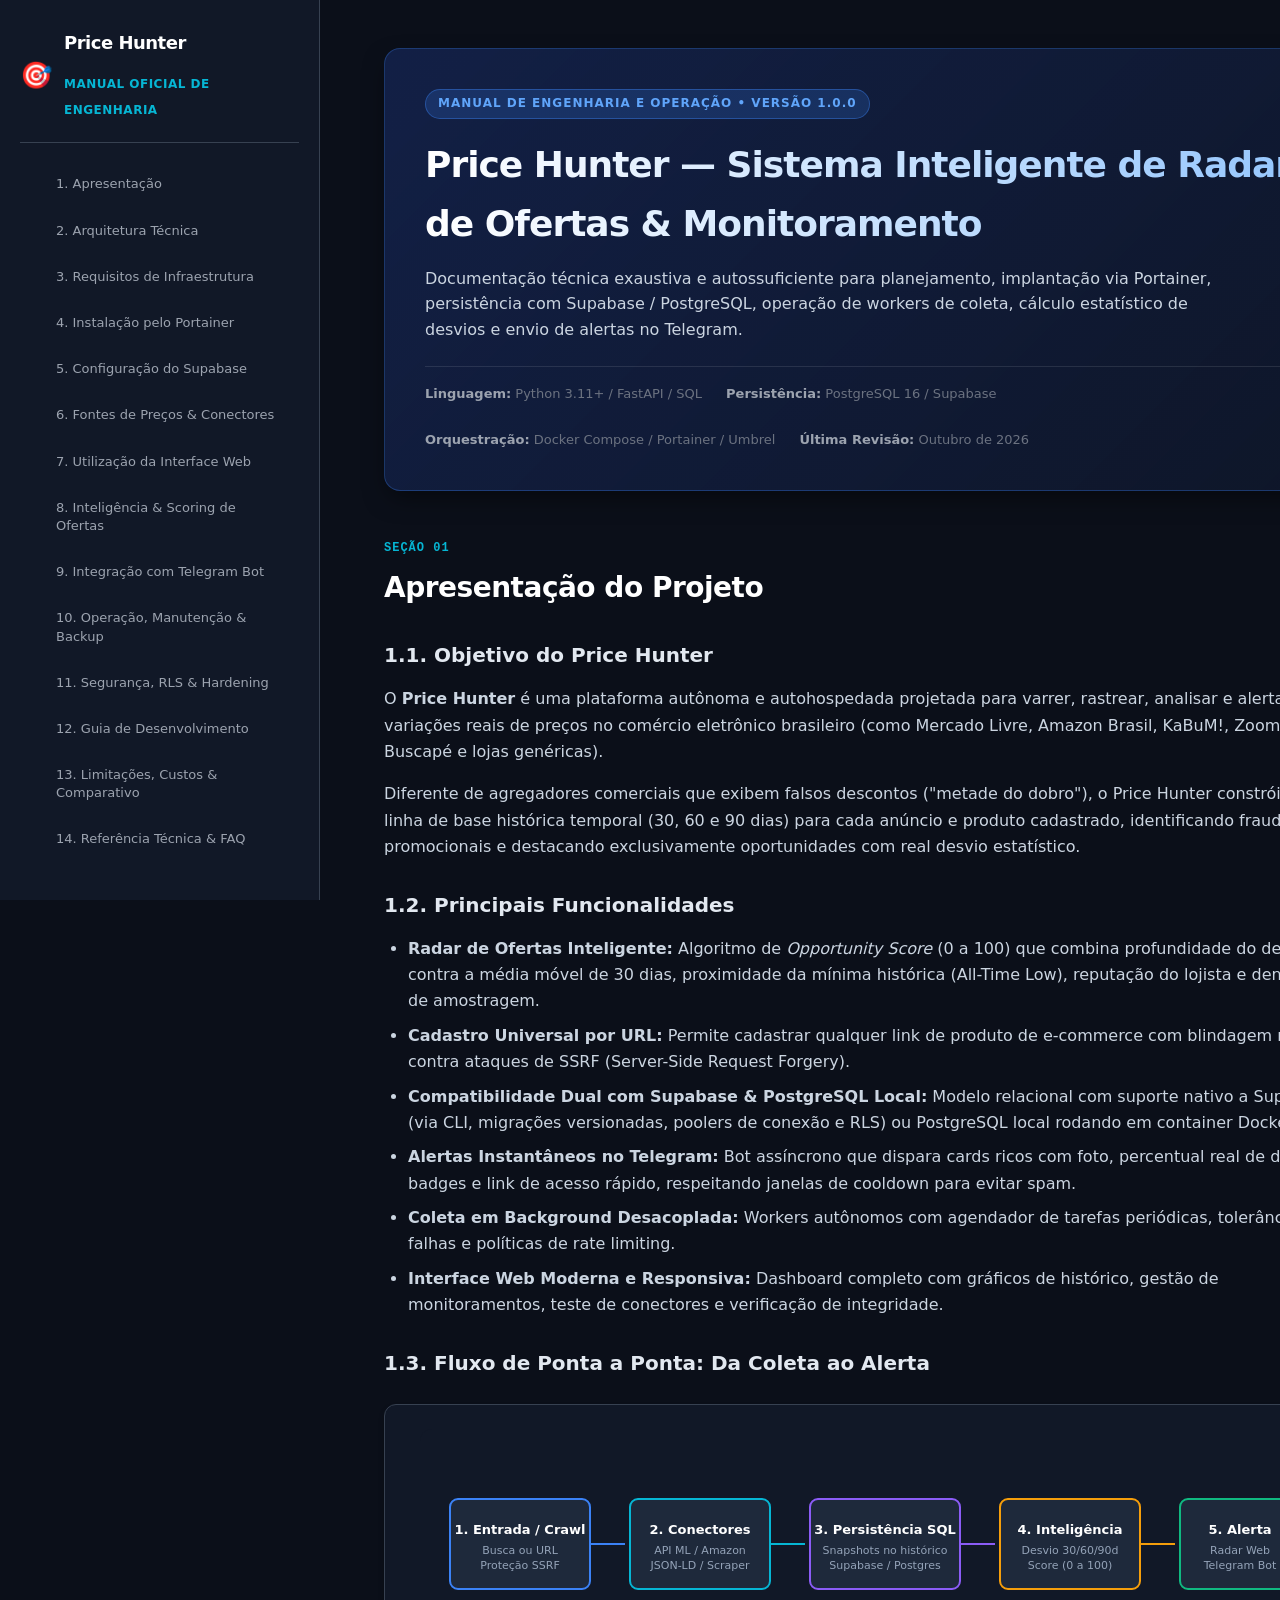
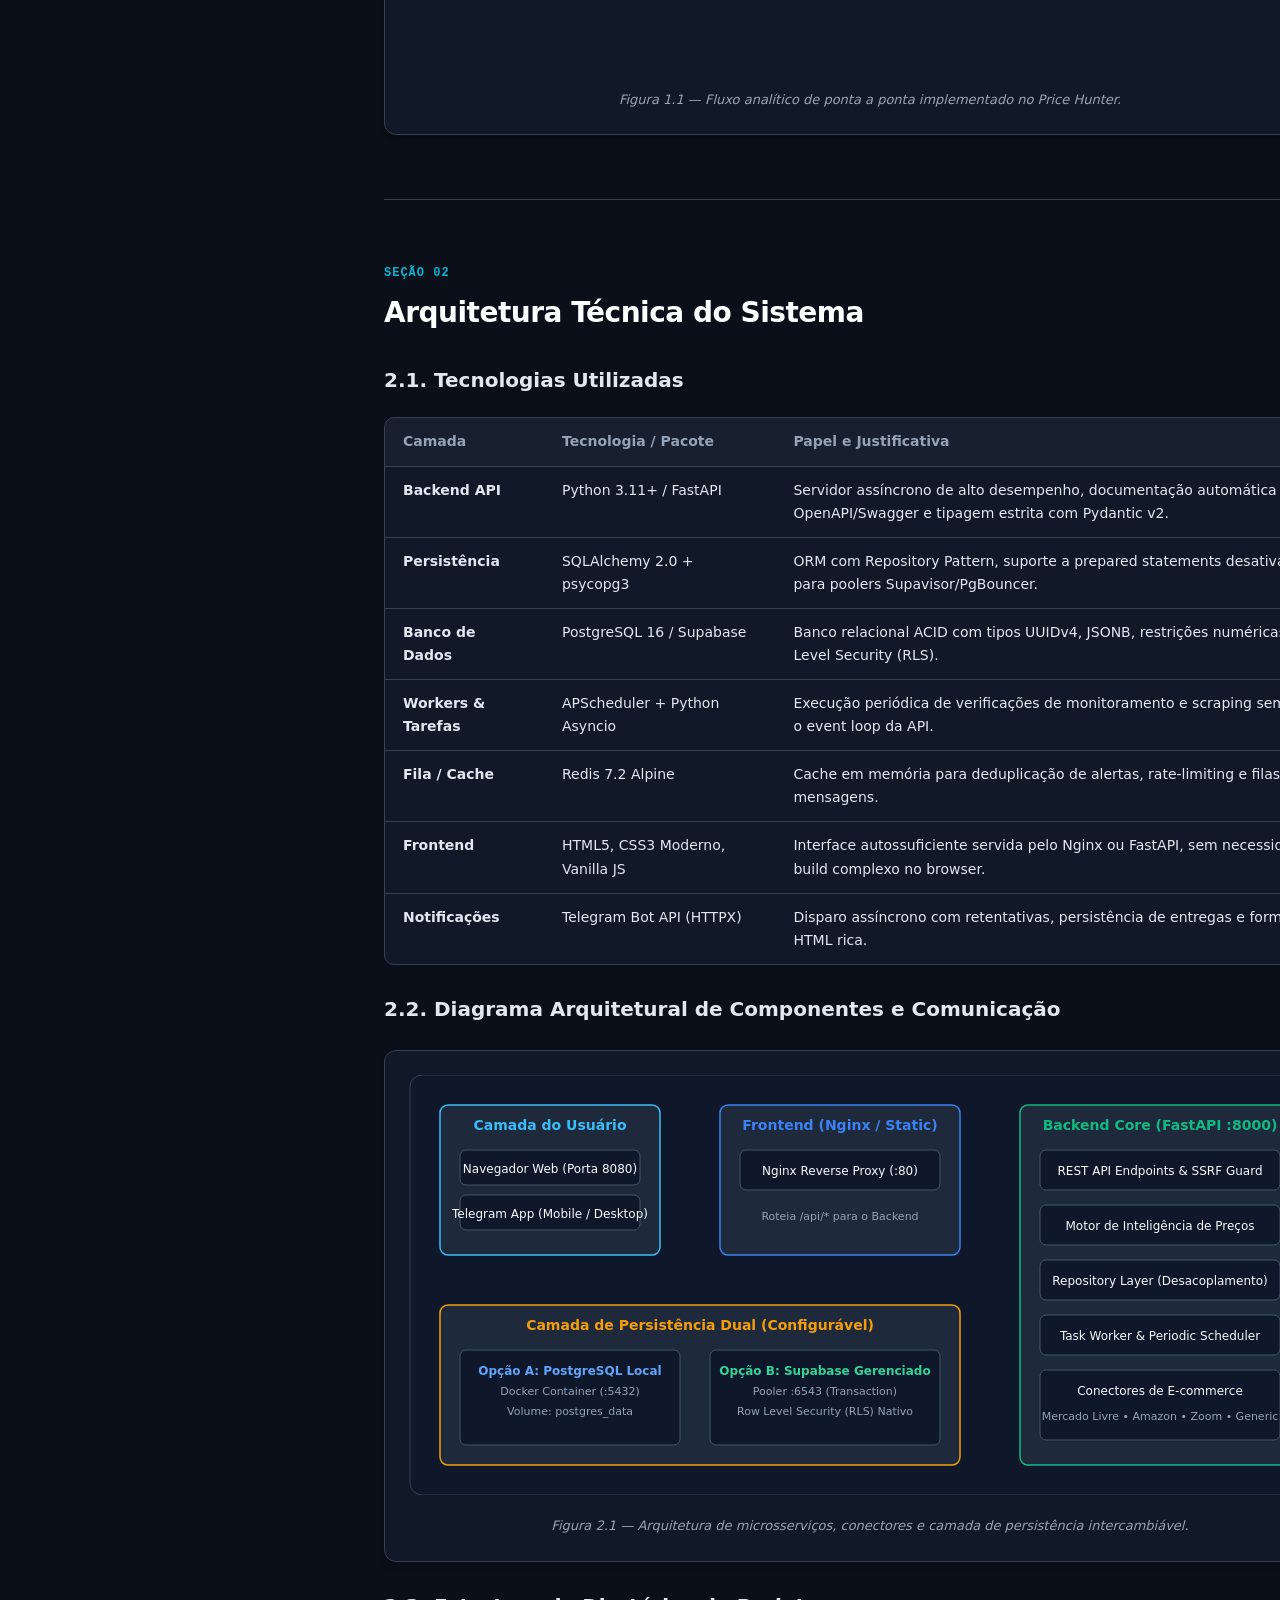
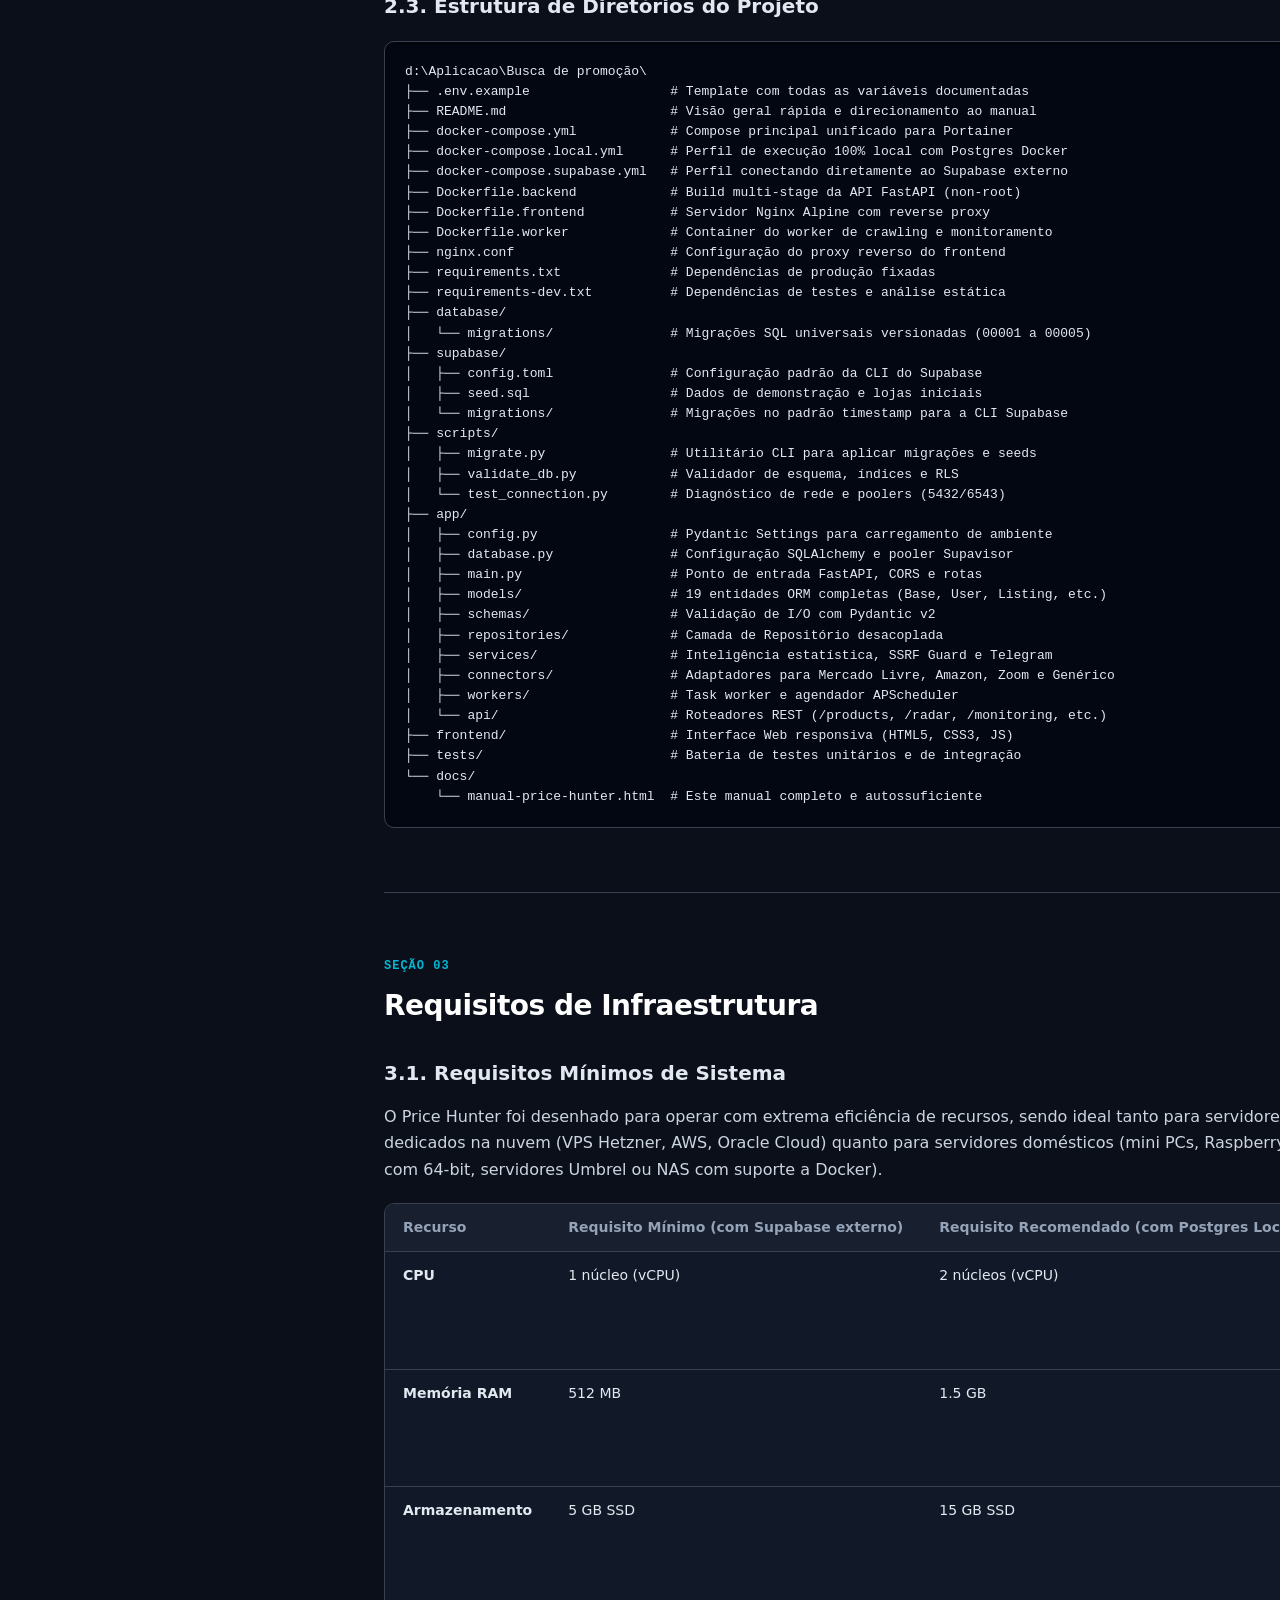
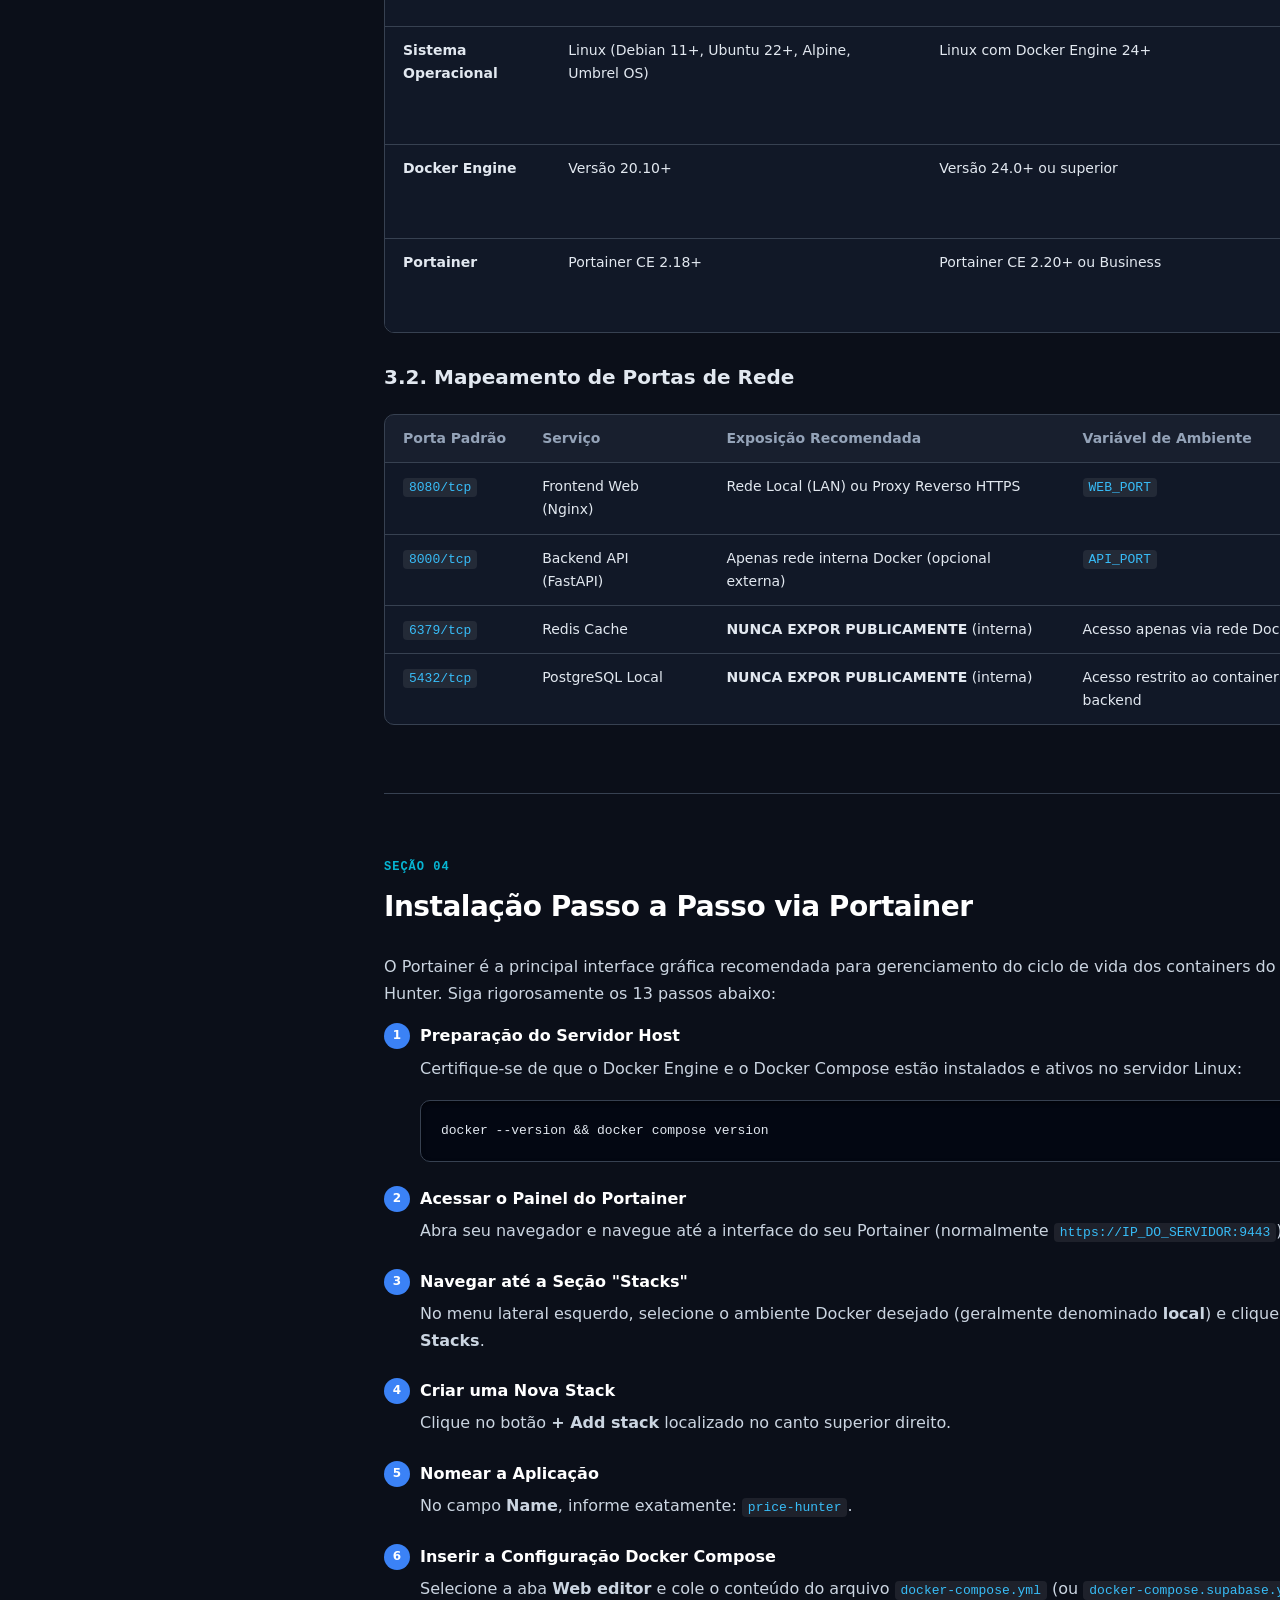
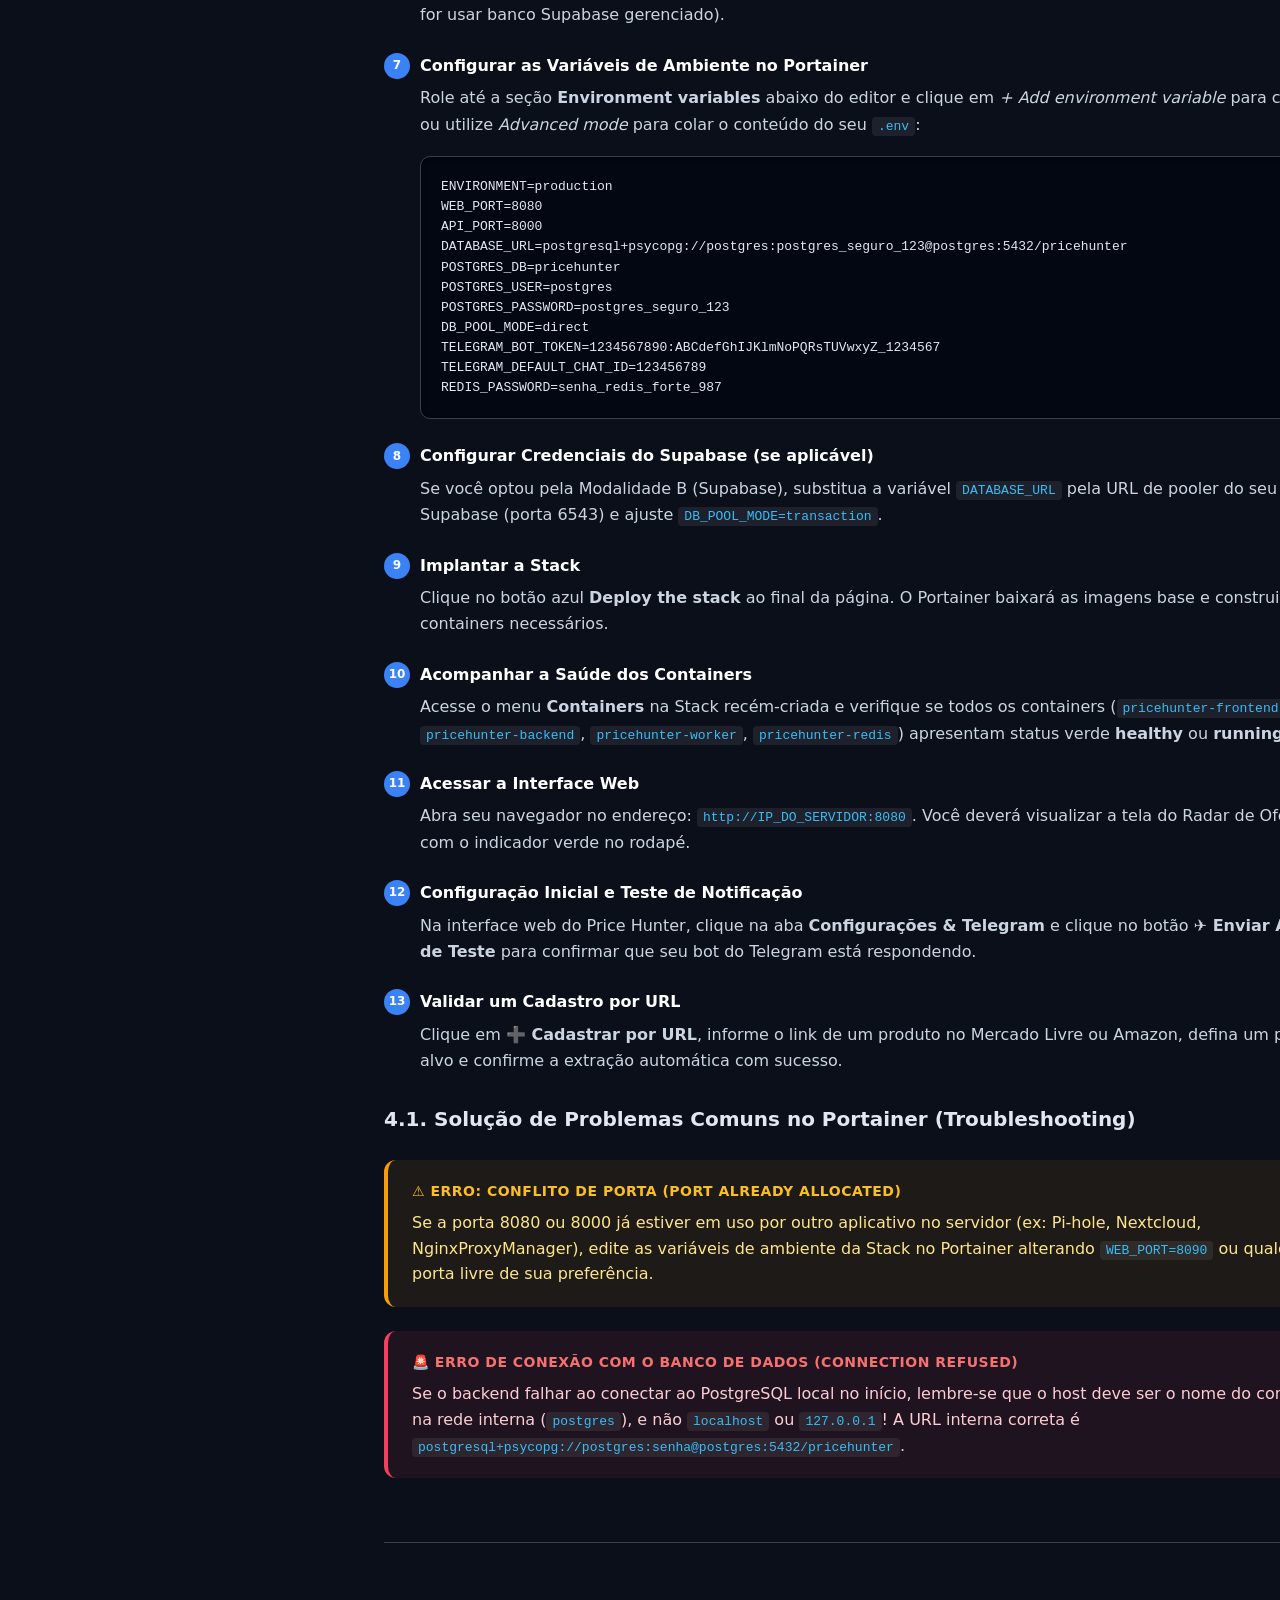
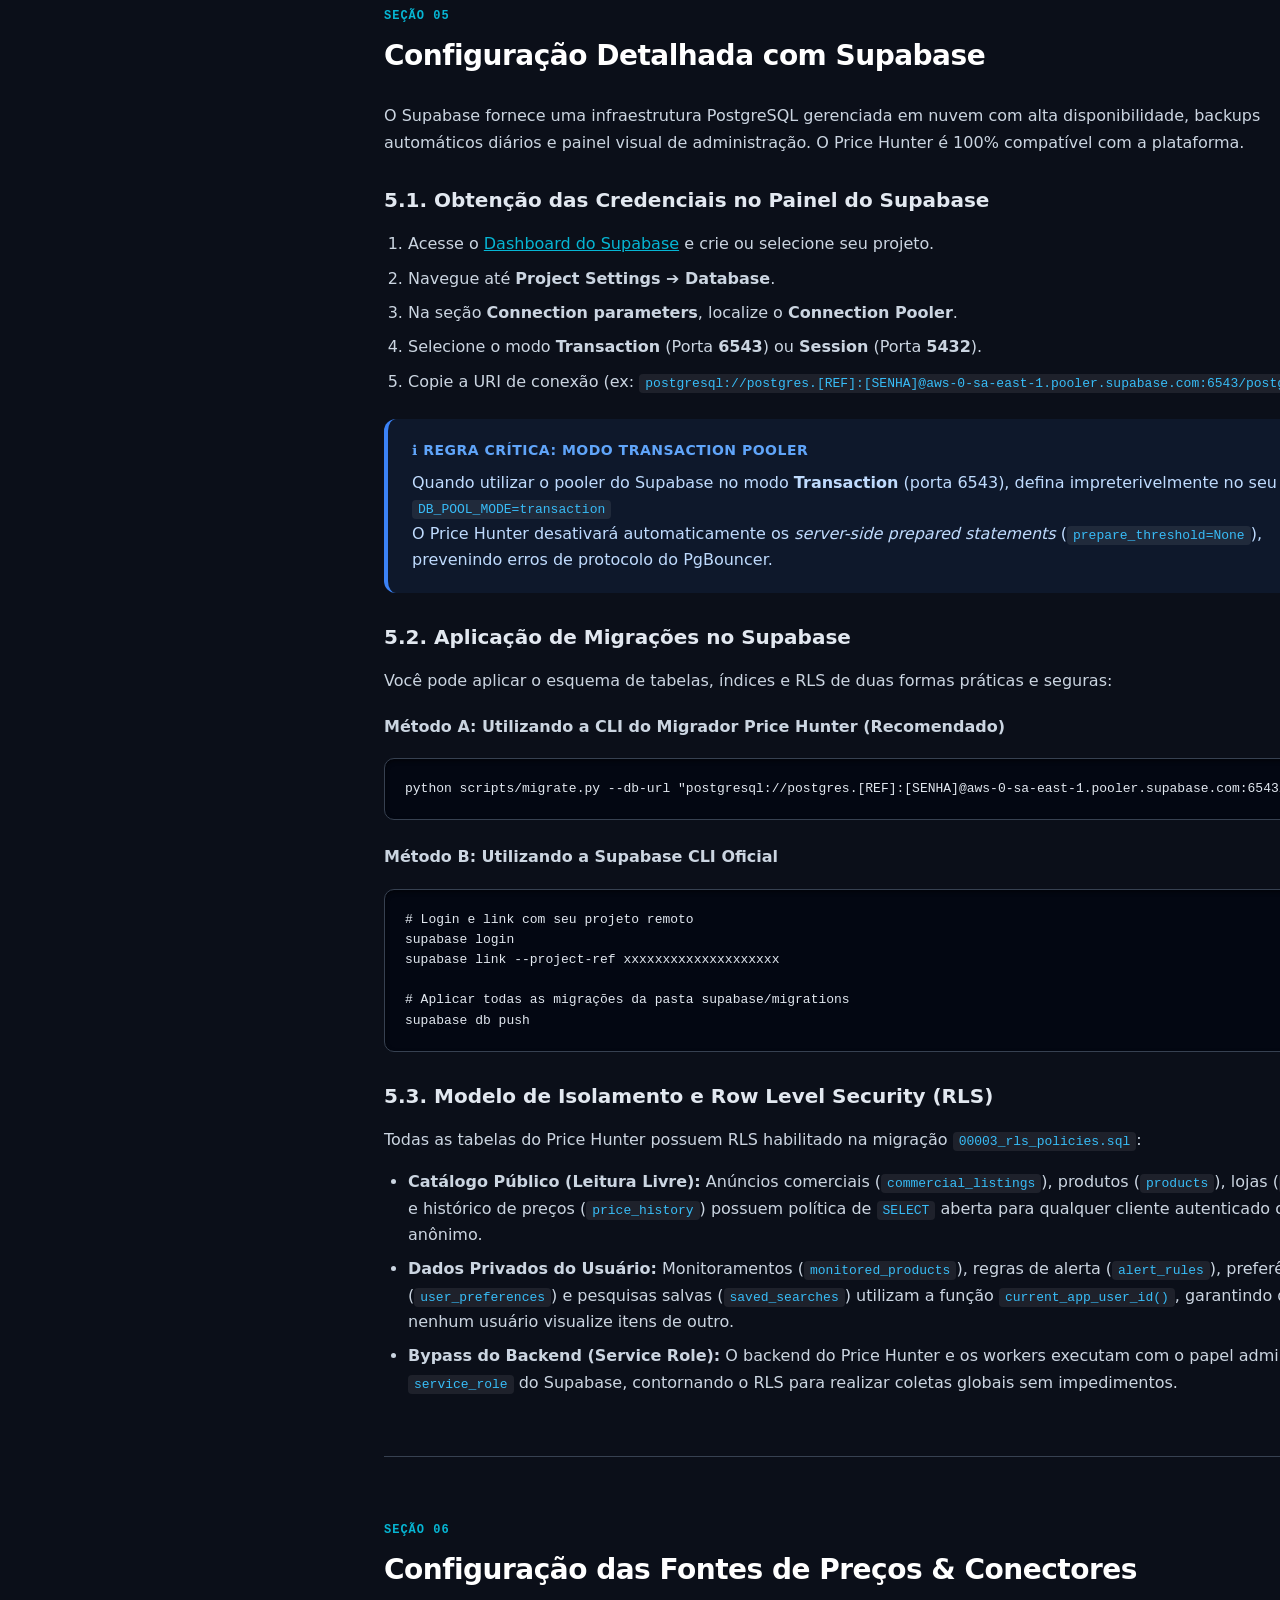
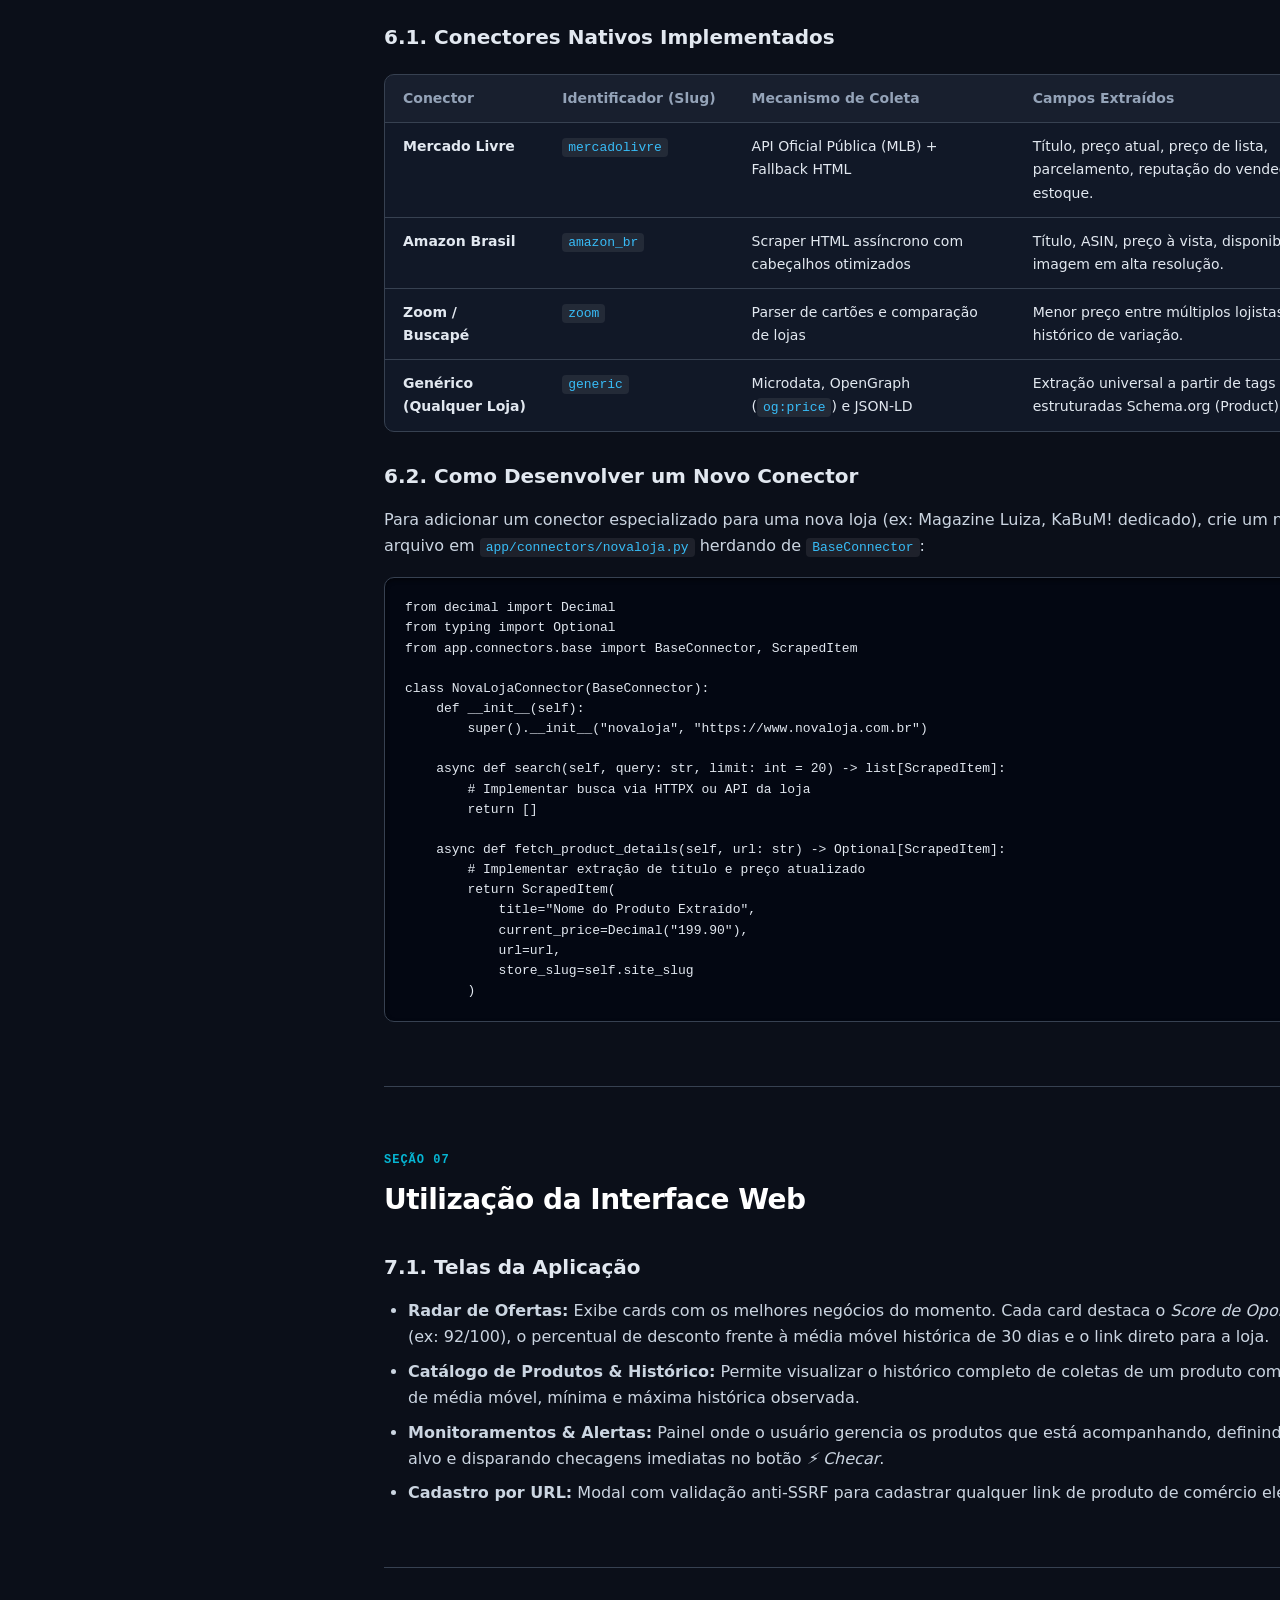
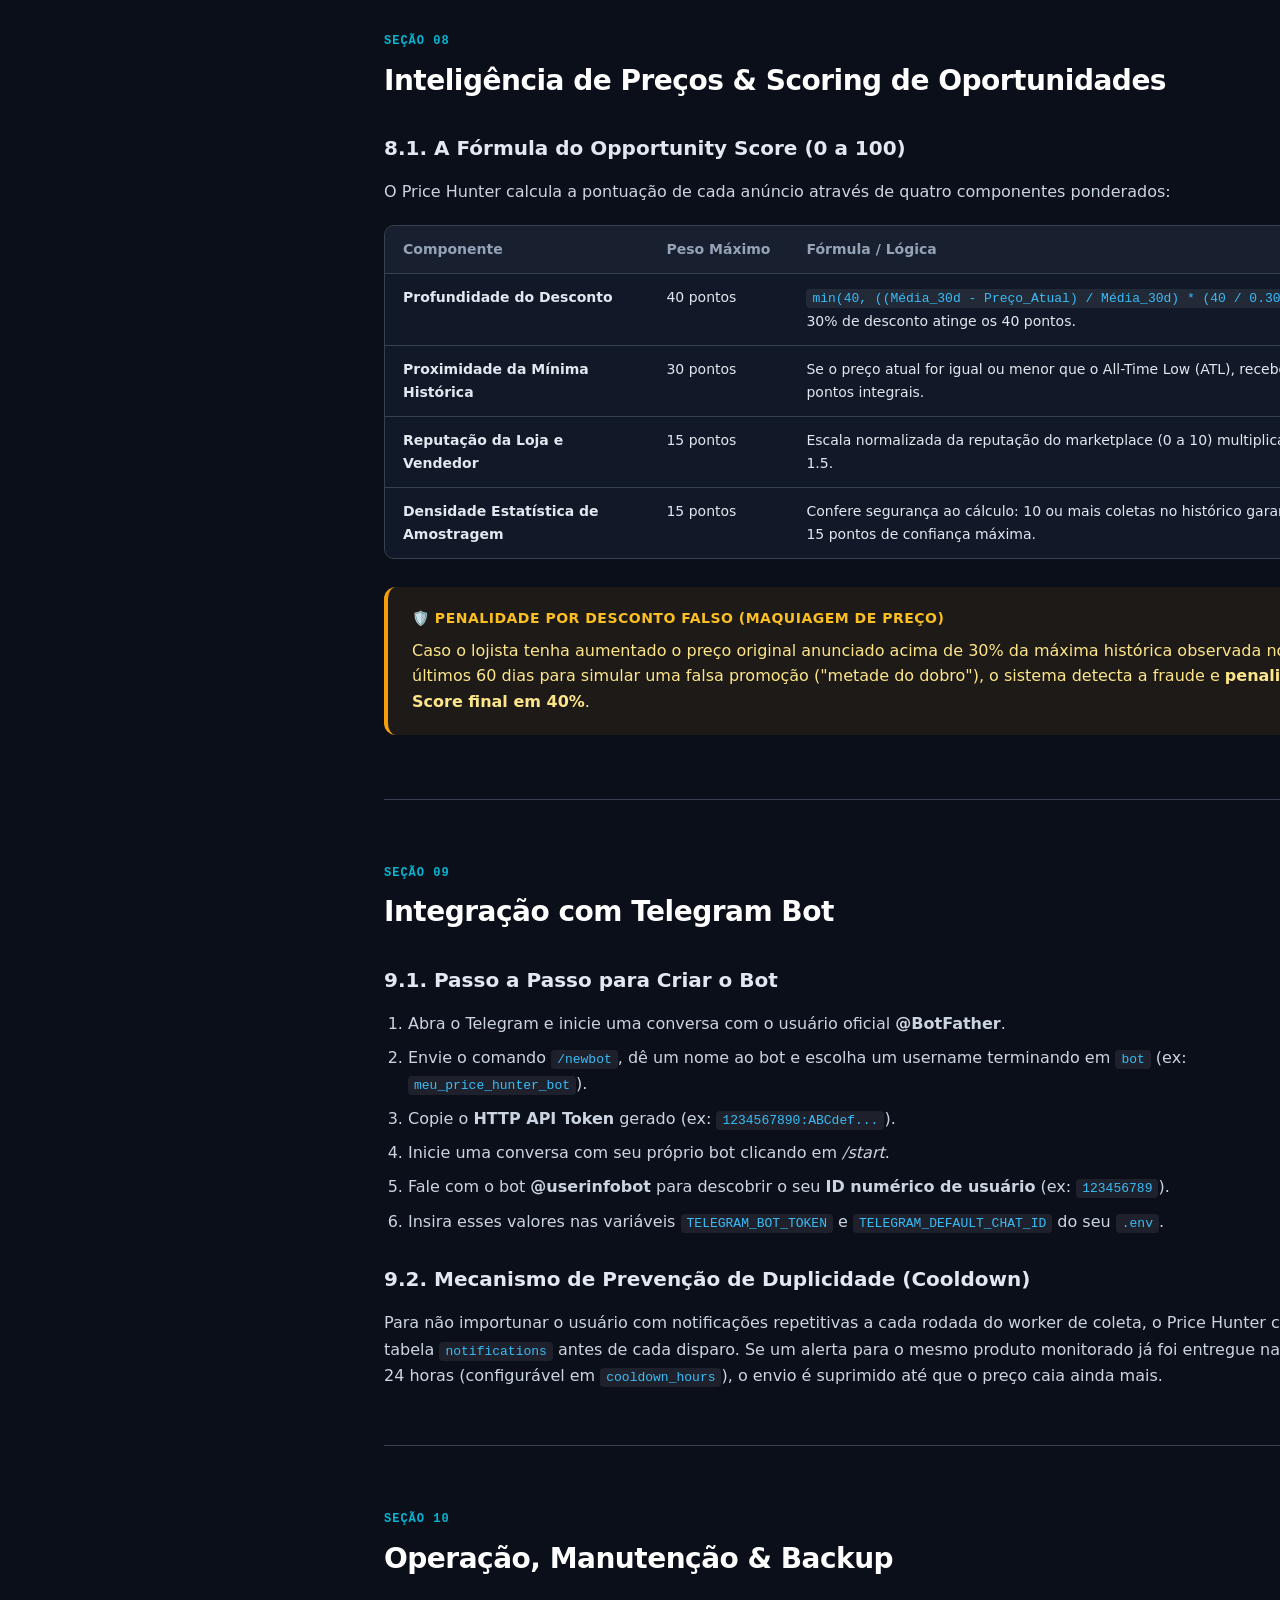
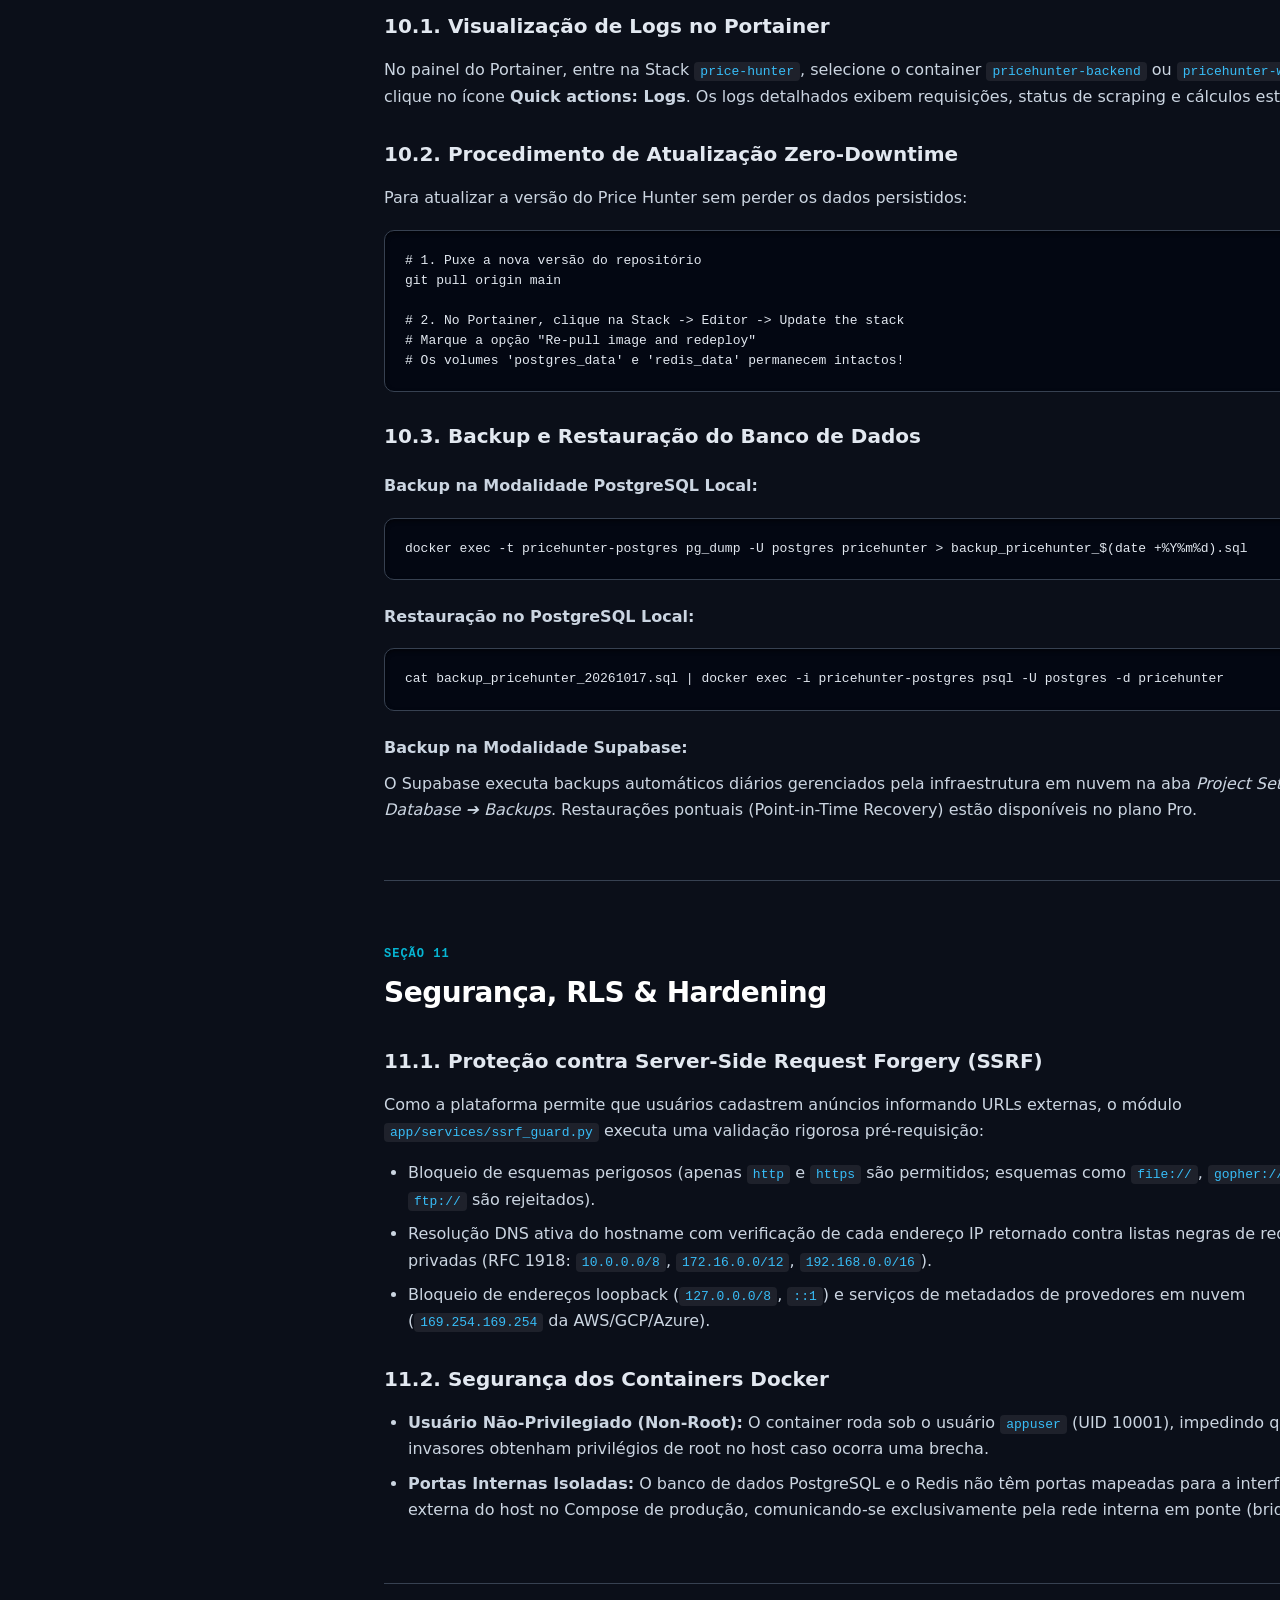
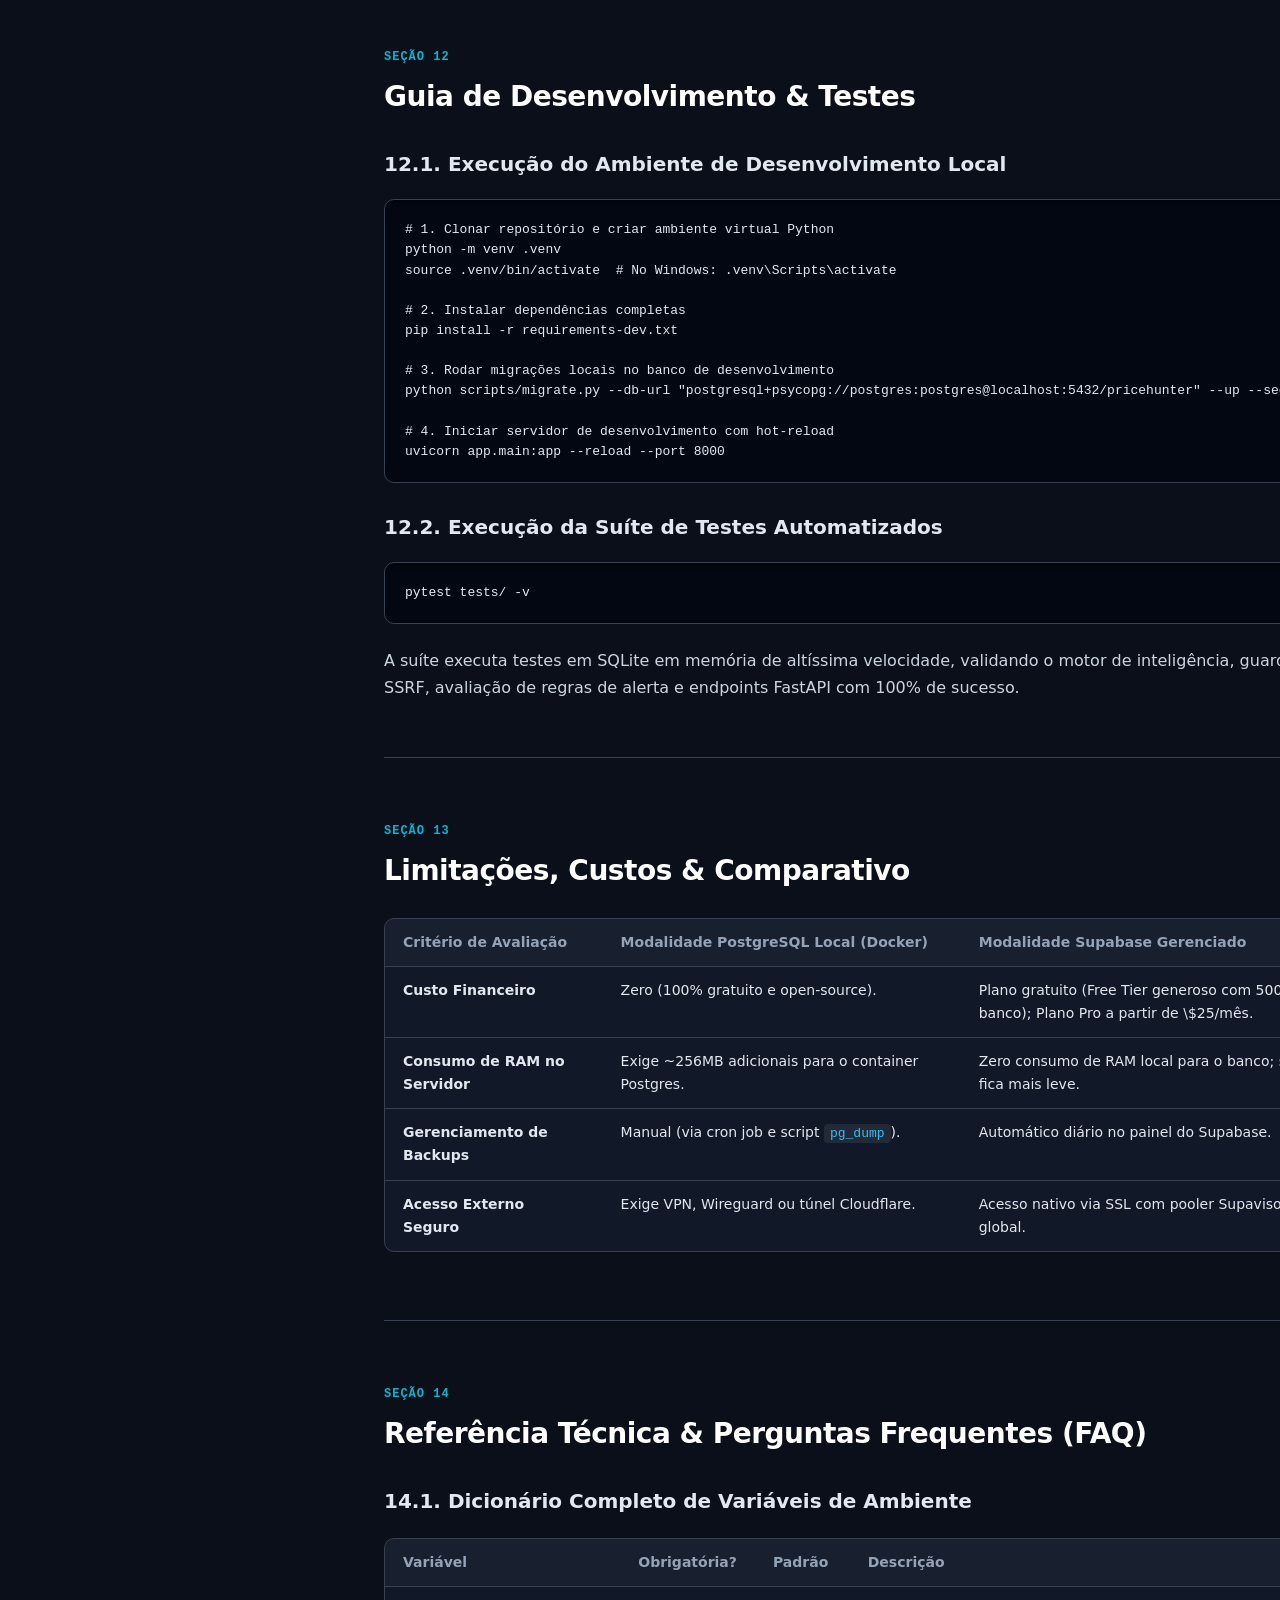
==== docs/manual-price-hunter.html @ 28be30bb "feat: complete Price Hunter system with Supabase persistence, Portainer deployment and comprehensive" ====
<!DOCTYPE html>
<html lang="pt-BR">
<head>
    <meta charset="UTF-8">
    <meta name="viewport" content="width=device-width, initial-scale=1.0">
    <title>Manual Completo de Instalação, Operação e Desenvolvimento — Price Hunter</title>
    <style>
        /* ==========================================================================
           Price Hunter - Embedded Technical Manual Styles
           Self-contained, responsive, dark/light compatible, print-optimized
           ========================================================================== */
        :root {
            --bg-body: #0b0f19;
            --bg-surface: #111827;
            --bg-card: #1f2937;
            --bg-code: #030712;
            --border-color: #374151;
            --border-accent: #3b82f6;
            --text-main: #f9fafb;
            --text-secondary: #9ca3af;
            --text-muted: #6b7280;
            --accent-blue: #3b82f6;
            --accent-cyan: #06b6d4;
            --accent-emerald: #10b981;
            --accent-amber: #f59e0b;
            --accent-rose: #f43f5e;
            --accent-purple: #8b5cf6;
            --font-sans: system-ui, -apple-system, BlinkMacSystemFont, 'Segoe UI', Roboto, Oxygen, Ubuntu, Cantarell, sans-serif;
            --font-mono: ui-monospace, SFMono-Regular, Menlo, Monaco, Consolas, 'Liberation Mono', 'Courier New', monospace;
            --sidebar-width: 320px;
        }

        * {
            margin: 0;
            padding: 0;
            box-sizing: border-box;
        }

        html {
            scroll-behavior: smooth;
            font-size: 16px;
        }

        body {
            font-family: var(--font-sans);
            background-color: var(--bg-body);
            color: var(--text-main);
            line-height: 1.65;
            display: flex;
            min-height: 100vh;
        }

        /* Sidebar Navigation */
        .manual-sidebar {
            width: var(--sidebar-width);
            background-color: var(--bg-surface);
            border-right: 1px solid var(--border-color);
            position: fixed;
            top: 0;
            bottom: 0;
            left: 0;
            overflow-y: auto;
            padding: 28px 20px;
            display: flex;
            flex-direction: column;
            z-index: 100;
        }

        .sidebar-header {
            margin-bottom: 24px;
            padding-bottom: 20px;
            border-bottom: 1px solid var(--border-color);
        }

        .sidebar-brand {
            display: flex;
            align-items: center;
            gap: 12px;
        }

        .sidebar-logo {
            font-size: 26px;
        }

        .sidebar-title h2 {
            font-size: 18px;
            font-weight: 800;
            letter-spacing: -0.5px;
            color: #ffffff;
        }

        .sidebar-subtitle {
            font-size: 12px;
            color: var(--accent-cyan);
            font-weight: 600;
            text-transform: uppercase;
            letter-spacing: 0.5px;
        }

        .toc-list {
            list-style: none;
            display: flex;
            flex-direction: column;
            gap: 4px;
        }

        .toc-item a {
            display: block;
            padding: 8px 12px;
            color: var(--text-secondary);
            text-decoration: none;
            font-size: 13px;
            border-radius: 6px;
            transition: all 0.2s ease;
            line-height: 1.4;
        }

        .toc-item a:hover {
            background-color: rgba(59, 130, 246, 0.12);
            color: var(--text-main);
            padding-left: 16px;
        }

        .toc-item a.active {
            background-color: var(--accent-blue);
            color: #ffffff;
            font-weight: 600;
        }

        /* Main Content */
        .manual-container {
            margin-left: var(--sidebar-width);
            flex: 1;
            max-width: 1100px;
            padding: 48px 64px;
        }

        .hero-banner {
            background: linear-gradient(135deg, rgba(30, 58, 138, 0.4) 0%, rgba(15, 23, 42, 0.9) 100%);
            border: 1px solid rgba(59, 130, 246, 0.3);
            border-radius: 16px;
            padding: 40px;
            margin-bottom: 48px;
            box-shadow: 0 10px 25px -5px rgba(0, 0, 0, 0.5);
        }

        .hero-badge {
            display: inline-block;
            background-color: rgba(59, 130, 246, 0.2);
            color: #60a5fa;
            border: 1px solid rgba(59, 130, 246, 0.4);
            padding: 4px 12px;
            border-radius: 20px;
            font-size: 12px;
            font-weight: 700;
            margin-bottom: 16px;
            text-transform: uppercase;
            letter-spacing: 1px;
        }

        .hero-title {
            font-size: 36px;
            font-weight: 800;
            letter-spacing: -1px;
            margin-bottom: 12px;
            background: linear-gradient(to right, #ffffff, #93c5fd);
            -webkit-background-clip: text;
            -webkit-text-fill-color: transparent;
        }

        .hero-description {
            font-size: 16px;
            color: #cbd5e1;
            max-width: 800px;
            line-height: 1.6;
        }

        .hero-meta {
            margin-top: 24px;
            display: flex;
            gap: 24px;
            font-size: 13px;
            color: var(--text-muted);
            border-top: 1px solid rgba(255, 255, 255, 0.1);
            padding-top: 16px;
            flex-wrap: wrap;
        }

        .hero-meta span strong {
            color: var(--text-secondary);
        }

        /* Sections */
        .manual-section {
            margin-bottom: 64px;
            padding-bottom: 40px;
            border-bottom: 1px solid var(--border-color);
        }

        .section-header {
            margin-bottom: 24px;
        }

        .section-tag {
            font-family: var(--font-mono);
            font-size: 12px;
            font-weight: 700;
            color: var(--accent-cyan);
            text-transform: uppercase;
            letter-spacing: 1px;
            display: block;
            margin-bottom: 6px;
        }

        h2 {
            font-size: 28px;
            font-weight: 800;
            letter-spacing: -0.5px;
            color: #ffffff;
            margin-bottom: 12px;
        }

        h3 {
            font-size: 20px;
            font-weight: 700;
            color: #e2e8f0;
            margin: 28px 0 14px 0;
            display: flex;
            align-items: center;
            gap: 8px;
        }

        h4 {
            font-size: 16px;
            font-weight: 600;
            color: #cbd5e1;
            margin: 20px 0 10px 0;
        }

        p {
            margin-bottom: 16px;
            color: #cbd5e1;
        }

        ul, ol {
            margin: 0 0 20px 24px;
            color: #cbd5e1;
        }

        li {
            margin-bottom: 8px;
        }

        /* Callout Boxes */
        .callout {
            border-radius: 12px;
            padding: 20px 24px;
            margin: 24px 0;
            border-left: 4px solid;
            line-height: 1.6;
        }

        .callout-title {
            font-weight: 700;
            font-size: 14px;
            text-transform: uppercase;
            letter-spacing: 0.5px;
            margin-bottom: 8px;
            display: flex;
            align-items: center;
            gap: 8px;
        }

        .callout-info {
            background-color: rgba(59, 130, 246, 0.08);
            border-color: var(--accent-blue);
            color: #bfdbfe;
        }
        .callout-info .callout-title { color: #60a5fa; }

        .callout-warning {
            background-color: rgba(245, 158, 11, 0.08);
            border-color: var(--accent-amber);
            color: #fde68a;
        }
        .callout-warning .callout-title { color: #fbbf24; }

        .callout-danger {
            background-color: rgba(244, 63, 94, 0.08);
            border-color: var(--accent-rose);
            color: #fecdd3;
        }
        .callout-danger .callout-title { color: #f87171; }

        .callout-success {
            background-color: rgba(16, 185, 129, 0.08);
            border-color: var(--accent-emerald);
            color: #a7f3d0;
        }
        .callout-success .callout-title { color: #34d399; }

        /* Code Blocks */
        pre {
            background-color: var(--bg-code);
            border: 1px solid var(--border-color);
            border-radius: 10px;
            padding: 20px;
            overflow-x: auto;
            margin: 18px 0 24px 0;
            font-family: var(--font-mono);
            font-size: 13px;
            line-height: 1.55;
            color: #e2e8f0;
            box-shadow: inset 0 2px 4px rgba(0,0,0,0.5);
        }

        code {
            font-family: var(--font-mono);
            font-size: 13px;
            background-color: rgba(255, 255, 255, 0.08);
            color: #38bdf8;
            padding: 2px 6px;
            border-radius: 4px;
        }

        pre code {
            background-color: transparent;
            padding: 0;
            color: inherit;
        }

        /* Tables */
        .table-wrapper {
            overflow-x: auto;
            margin: 20px 0 28px 0;
            border: 1px solid var(--border-color);
            border-radius: 10px;
            background-color: var(--bg-surface);
        }

        table {
            width: 100%;
            border-collapse: collapse;
            font-size: 14px;
            text-align: left;
        }

        th {
            background-color: rgba(255, 255, 255, 0.03);
            color: #94a3b8;
            font-weight: 600;
            padding: 12px 18px;
            border-bottom: 1px solid var(--border-color);
            white-space: nowrap;
        }

        td {
            padding: 12px 18px;
            border-bottom: 1px solid var(--border-color);
            color: #e2e8f0;
            vertical-align: top;
        }

        tr:last-child td {
            border-bottom: none;
        }

        tr:hover td {
            background-color: rgba(255, 255, 255, 0.02);
        }

        /* Badges */
        .badge {
            display: inline-flex;
            align-items: center;
            padding: 2px 8px;
            border-radius: 4px;
            font-size: 11px;
            font-weight: 700;
            text-transform: uppercase;
            letter-spacing: 0.5px;
        }

        .badge-req { background: rgba(239, 68, 68, 0.2); color: #f87171; border: 1px solid rgba(239, 68, 68, 0.3); }
        .badge-opt { background: rgba(59, 130, 246, 0.2); color: #60a5fa; border: 1px solid rgba(59, 130, 246, 0.3); }
        .badge-status-ok { background: rgba(16, 185, 129, 0.2); color: #34d399; }

        /* Diagrams SVG Container */
        .diagram-container {
            background-color: var(--bg-surface);
            border: 1px solid var(--border-color);
            border-radius: 12px;
            padding: 24px;
            margin: 24px 0;
            text-align: center;
            box-shadow: 0 4px 6px -1px rgba(0, 0, 0, 0.3);
            overflow-x: auto;
        }

        .diagram-caption {
            margin-top: 12px;
            font-size: 13px;
            color: var(--text-secondary);
            font-style: italic;
        }

        /* Step Guide */
        .step-container {
            position: relative;
            padding-left: 36px;
            margin-bottom: 24px;
        }

        .step-number {
            position: absolute;
            left: 0;
            top: 0;
            width: 26px;
            height: 26px;
            background-color: var(--accent-blue);
            color: #ffffff;
            border-radius: 50%;
            display: flex;
            align-items: center;
            justify-content: center;
            font-size: 12px;
            font-weight: 700;
        }

        .step-title {
            font-size: 16px;
            font-weight: 700;
            color: #ffffff;
            margin-bottom: 6px;
        }

        /* Print styles */
        @media print {
            body {
                background: #ffffff !important;
                color: #000000 !important;
            }
            .manual-sidebar {
                display: none !important;
            }
            .manual-container {
                margin-left: 0 !important;
                padding: 0 !important;
                max-width: 100% !important;
            }
            .hero-banner {
                background: #f1f5f9 !important;
                color: #000000 !important;
                border: 1px solid #cbd5e1 !important;
            }
            .hero-title {
                -webkit-text-fill-color: #000000 !important;
                color: #000000 !important;
            }
            pre, code {
                background: #f8fafc !important;
                color: #0f172a !important;
                border: 1px solid #e2e8f0 !important;
            }
            .callout {
                background: #f8fafc !important;
                border-left-width: 4px !important;
            }
            th, td {
                color: #0f172a !important;
                border-color: #e2e8f0 !important;
            }
            .manual-section {
                page-break-after: always;
            }
        }

        @media (max-width: 900px) {
            .manual-sidebar {
                display: none;
            }
            .manual-container {
                margin-left: 0;
                padding: 24px 20px;
            }
        }
    </style>
</head>
<body>

    <!-- Lateral Table of Contents -->
    <aside class="manual-sidebar">
        <div class="sidebar-header">
            <div class="sidebar-brand">
                <span class="sidebar-logo">🎯</span>
                <div class="sidebar-title">
                    <h2>Price Hunter</h2>
                    <span class="sidebar-subtitle">Manual Oficial de Engenharia</span>
                </div>
            </div>
        </div>

        <ul class="toc-list">
            <li class="toc-item"><a href="#sec-1">1. Apresentação</a></li>
            <li class="toc-item"><a href="#sec-2">2. Arquitetura Técnica</a></li>
            <li class="toc-item"><a href="#sec-3">3. Requisitos de Infraestrutura</a></li>
            <li class="toc-item"><a href="#sec-4">4. Instalação pelo Portainer</a></li>
            <li class="toc-item"><a href="#sec-5">5. Configuração do Supabase</a></li>
            <li class="toc-item"><a href="#sec-6">6. Fontes de Preços & Conectores</a></li>
            <li class="toc-item"><a href="#sec-7">7. Utilização da Interface Web</a></li>
            <li class="toc-item"><a href="#sec-8">8. Inteligência & Scoring de Ofertas</a></li>
            <li class="toc-item"><a href="#sec-9">9. Integração com Telegram Bot</a></li>
            <li class="toc-item"><a href="#sec-10">10. Operação, Manutenção & Backup</a></li>
            <li class="toc-item"><a href="#sec-11">11. Segurança, RLS & Hardening</a></li>
            <li class="toc-item"><a href="#sec-12">12. Guia de Desenvolvimento</a></li>
            <li class="toc-item"><a href="#sec-13">13. Limitações, Custos & Comparativo</a></li>
            <li class="toc-item"><a href="#sec-14">14. Referência Técnica & FAQ</a></li>
        </ul>
    </aside>

    <!-- Main Documentation Area -->
    <main class="manual-container">

        <!-- Hero Cover -->
        <header class="hero-banner">
            <span class="hero-badge">Manual de Engenharia e Operação • Versão 1.0.0</span>
            <h1 class="hero-title">Price Hunter — Sistema Inteligente de Radar de Ofertas & Monitoramento</h1>
            <p class="hero-description">
                Documentação técnica exaustiva e autossuficiente para planejamento, implantação via Portainer, persistência com Supabase / PostgreSQL, operação de workers de coleta, cálculo estatístico de desvios e envio de alertas no Telegram.
            </p>
            <div class="hero-meta">
                <span><strong>Linguagem:</strong> Python 3.11+ / FastAPI / SQL</span>
                <span><strong>Persistência:</strong> PostgreSQL 16 / Supabase</span>
                <span><strong>Orquestração:</strong> Docker Compose / Portainer / Umbrel</span>
                <span><strong>Última Revisão:</strong> Outubro de 2026</span>
            </div>
        </header>

        <!-- SEÇÃO 1 -->
        <section id="sec-1" class="manual-section">
            <div class="section-header">
                <span class="section-tag">Seção 01</span>
                <h2>Apresentação do Projeto</h2>
            </div>

            <h3>1.1. Objetivo do Price Hunter</h3>
            <p>
                O <strong>Price Hunter</strong> é uma plataforma autônoma e autohospedada projetada para varrer, rastrear, analisar e alertar sobre variações reais de preços no comércio eletrônico brasileiro (como Mercado Livre, Amazon Brasil, KaBuM!, Zoom, Buscapé e lojas genéricas).
            </p>
            <p>
                Diferente de agregadores comerciais que exibem falsos descontos ("metade do dobro"), o Price Hunter constrói uma linha de base histórica temporal (30, 60 e 90 dias) para cada anúncio e produto cadastrado, identificando fraudes promocionais e destacando exclusivamente oportunidades com real desvio estatístico.
            </p>

            <h3>1.2. Principais Funcionalidades</h3>
            <ul>
                <li><strong>Radar de Ofertas Inteligente:</strong> Algoritmo de <em>Opportunity Score</em> (0 a 100) que combina profundidade do desconto contra a média móvel de 30 dias, proximidade da mínima histórica (All-Time Low), reputação do lojista e densidade de amostragem.</li>
                <li><strong>Cadastro Universal por URL:</strong> Permite cadastrar qualquer link de produto de e-commerce com blindagem rigorosa contra ataques de SSRF (Server-Side Request Forgery).</li>
                <li><strong>Compatibilidade Dual com Supabase & PostgreSQL Local:</strong> Modelo relacional com suporte nativo a Supabase (via CLI, migrações versionadas, poolers de conexão e RLS) ou PostgreSQL local rodando em container Docker.</li>
                <li><strong>Alertas Instantâneos no Telegram:</strong> Bot assíncrono que dispara cards ricos com foto, percentual real de desconto, badges e link de acesso rápido, respeitando janelas de cooldown para evitar spam.</li>
                <li><strong>Coleta em Background Desacoplada:</strong> Workers autônomos com agendador de tarefas periódicas, tolerância a falhas e políticas de rate limiting.</li>
                <li><strong>Interface Web Moderna e Responsiva:</strong> Dashboard completo com gráficos de histórico, gestão de monitoramentos, teste de conectores e verificação de integridade.</li>
            </ul>

            <h3>1.3. Fluxo de Ponta a Ponta: Da Coleta ao Alerta</h3>
            <div class="diagram-container">
                <svg viewBox="0 0 900 240" width="100%" height="240" xmlns="http://www.w3.org/2000/svg">
                    <rect width="900" height="240" fill="#111827" rx="12"/>
                    <!-- Step 1 -->
                    <rect x="30" y="70" width="140" height="90" rx="8" fill="#1e293b" stroke="#3b82f6" stroke-width="2"/>
                    <text x="100" y="105" fill="#ffffff" font-size="13" font-weight="bold" text-anchor="middle">1. Entrada / Crawl</text>
                    <text x="100" y="125" fill="#94a3b8" font-size="11" text-anchor="middle">Busca ou URL</text>
                    <text x="100" y="140" fill="#94a3b8" font-size="11" text-anchor="middle">Proteção SSRF</text>
                    <!-- Arrow 1 -->
                    <path d="M 170 115 L 205 115" stroke="#3b82f6" stroke-width="2" marker-end="url(#arrow)"/>

                    <!-- Step 2 -->
                    <rect x="210" y="70" width="140" height="90" rx="8" fill="#1e293b" stroke="#06b6d4" stroke-width="2"/>
                    <text x="280" y="105" fill="#ffffff" font-size="13" font-weight="bold" text-anchor="middle">2. Conectores</text>
                    <text x="280" y="125" fill="#94a3b8" font-size="11" text-anchor="middle">API ML / Amazon</text>
                    <text x="280" y="140" fill="#94a3b8" font-size="11" text-anchor="middle">JSON-LD / Scraper</text>
                    <!-- Arrow 2 -->
                    <path d="M 350 115 L 385 115" stroke="#06b6d4" stroke-width="2"/>

                    <!-- Step 3 -->
                    <rect x="390" y="70" width="150" height="90" rx="8" fill="#1e293b" stroke="#8b5cf6" stroke-width="2"/>
                    <text x="465" y="105" fill="#ffffff" font-size="13" font-weight="bold" text-anchor="middle">3. Persistência SQL</text>
                    <text x="465" y="125" fill="#94a3b8" font-size="11" text-anchor="middle">Snapshots no histórico</text>
                    <text x="465" y="140" fill="#94a3b8" font-size="11" text-anchor="middle">Supabase / Postgres</text>
                    <!-- Arrow 3 -->
                    <path d="M 540 115 L 575 115" stroke="#8b5cf6" stroke-width="2"/>

                    <!-- Step 4 -->
                    <rect x="580" y="70" width="140" height="90" rx="8" fill="#1e293b" stroke="#f59e0b" stroke-width="2"/>
                    <text x="650" y="105" fill="#ffffff" font-size="13" font-weight="bold" text-anchor="middle">4. Inteligência</text>
                    <text x="650" y="125" fill="#94a3b8" font-size="11" text-anchor="middle">Desvio 30/60/90d</text>
                    <text x="650" y="140" fill="#94a3b8" font-size="11" text-anchor="middle">Score (0 a 100)</text>
                    <!-- Arrow 4 -->
                    <path d="M 720 115 L 755 115" stroke="#f59e0b" stroke-width="2"/>

                    <!-- Step 5 -->
                    <rect x="760" y="70" width="120" height="90" rx="8" fill="#1e293b" stroke="#10b981" stroke-width="2"/>
                    <text x="820" y="105" fill="#ffffff" font-size="13" font-weight="bold" text-anchor="middle">5. Alerta</text>
                    <text x="820" y="125" fill="#94a3b8" font-size="11" text-anchor="middle">Radar Web</text>
                    <text x="820" y="140" fill="#94a3b8" font-size="11" text-anchor="middle">Telegram Bot</text>
                </svg>
                <div class="diagram-caption">Figura 1.1 — Fluxo analítico de ponta a ponta implementado no Price Hunter.</div>
            </div>
        </section>

        <!-- SEÇÃO 2 -->
        <section id="sec-2" class="manual-section">
            <div class="section-header">
                <span class="section-tag">Seção 02</span>
                <h2>Arquitetura Técnica do Sistema</h2>
            </div>

            <h3>2.1. Tecnologias Utilizadas</h3>
            <div class="table-wrapper">
                <table>
                    <thead>
                        <tr>
                            <th>Camada</th>
                            <th>Tecnologia / Pacote</th>
                            <th>Papel e Justificativa</th>
                        </tr>
                    </thead>
                    <tbody>
                        <tr>
                            <td><strong>Backend API</strong></td>
                            <td>Python 3.11+ / FastAPI</td>
                            <td>Servidor assíncrono de alto desempenho, documentação automática OpenAPI/Swagger e tipagem estrita com Pydantic v2.</td>
                        </tr>
                        <tr>
                            <td><strong>Persistência</strong></td>
                            <td>SQLAlchemy 2.0 + psycopg3</td>
                            <td>ORM com Repository Pattern, suporte a prepared statements desativados para poolers Supavisor/PgBouncer.</td>
                        </tr>
                        <tr>
                            <td><strong>Banco de Dados</strong></td>
                            <td>PostgreSQL 16 / Supabase</td>
                            <td>Banco relacional ACID com tipos UUIDv4, JSONB, restrições numéricas e Row Level Security (RLS).</td>
                        </tr>
                        <tr>
                            <td><strong>Workers & Tarefas</strong></td>
                            <td>APScheduler + Python Asyncio</td>
                            <td>Execução periódica de verificações de monitoramento e scraping sem travar o event loop da API.</td>
                        </tr>
                        <tr>
                            <td><strong>Fila / Cache</strong></td>
                            <td>Redis 7.2 Alpine</td>
                            <td>Cache em memória para deduplicação de alertas, rate-limiting e filas de mensagens.</td>
                        </tr>
                        <tr>
                            <td><strong>Frontend</strong></td>
                            <td>HTML5, CSS3 Moderno, Vanilla JS</td>
                            <td>Interface autossuficiente servida pelo Nginx ou FastAPI, sem necessidade de build complexo no browser.</td>
                        </tr>
                        <tr>
                            <td><strong>Notificações</strong></td>
                            <td>Telegram Bot API (HTTPX)</td>
                            <td>Disparo assíncrono com retentativas, persistência de entregas e formatação HTML rica.</td>
                        </tr>
                    </tbody>
                </table>
            </div>

            <h3>2.2. Diagrama Arquitetural de Componentes e Comunicação</h3>
            <div class="diagram-container">
                <svg viewBox="0 0 920 420" width="100%" height="420" xmlns="http://www.w3.org/2000/svg">
                    <rect width="920" height="420" fill="#0f172a" rx="12" stroke="#334155" stroke-width="1"/>
                    
                    <!-- Client Group -->
                    <rect x="30" y="30" width="220" height="150" rx="8" fill="#1e293b" stroke="#38bdf8" stroke-width="1.5"/>
                    <text x="140" y="55" fill="#38bdf8" font-size="14" font-weight="bold" text-anchor="middle">Camada do Usuário</text>
                    <rect x="50" y="75" width="180" height="35" rx="6" fill="#0f172a" stroke="#475569"/>
                    <text x="140" y="98" fill="#f8fafc" font-size="12" text-anchor="middle">Navegador Web (Porta 8080)</text>
                    <rect x="50" y="120" width="180" height="35" rx="6" fill="#0f172a" stroke="#475569"/>
                    <text x="140" y="143" fill="#f8fafc" font-size="12" text-anchor="middle">Telegram App (Mobile / Desktop)</text>

                    <!-- Web / Proxy Container -->
                    <rect x="310" y="30" width="240" height="150" rx="8" fill="#1e293b" stroke="#3b82f6" stroke-width="1.5"/>
                    <text x="430" y="55" fill="#3b82f6" font-size="14" font-weight="bold" text-anchor="middle">Frontend (Nginx / Static)</text>
                    <rect x="330" y="75" width="200" height="40" rx="6" fill="#0f172a" stroke="#475569"/>
                    <text x="430" y="100" fill="#f8fafc" font-size="12" text-anchor="middle">Nginx Reverse Proxy (:80)</text>
                    <text x="430" y="145" fill="#94a3b8" font-size="11" text-anchor="middle">Roteia /api/* para o Backend</text>

                    <!-- Backend API Container -->
                    <rect x="610" y="30" width="280" height="360" rx="8" fill="#1e293b" stroke="#10b981" stroke-width="1.5"/>
                    <text x="750" y="55" fill="#10b981" font-size="14" font-weight="bold" text-anchor="middle">Backend Core (FastAPI :8000)</text>
                    
                    <rect x="630" y="75" width="240" height="40" rx="6" fill="#0f172a" stroke="#475569"/>
                    <text x="750" y="100" fill="#f8fafc" font-size="12" text-anchor="middle">REST API Endpoints & SSRF Guard</text>

                    <rect x="630" y="130" width="240" height="40" rx="6" fill="#0f172a" stroke="#475569"/>
                    <text x="750" y="155" fill="#f8fafc" font-size="12" text-anchor="middle">Motor de Inteligência de Preços</text>

                    <rect x="630" y="185" width="240" height="40" rx="6" fill="#0f172a" stroke="#475569"/>
                    <text x="750" y="210" fill="#f8fafc" font-size="12" text-anchor="middle">Repository Layer (Desacoplamento)</text>

                    <rect x="630" y="240" width="240" height="40" rx="6" fill="#0f172a" stroke="#475569"/>
                    <text x="750" y="265" fill="#f8fafc" font-size="12" text-anchor="middle">Task Worker & Periodic Scheduler</text>

                    <rect x="630" y="295" width="240" height="70" rx="6" fill="#0f172a" stroke="#475569"/>
                    <text x="750" y="320" fill="#f8fafc" font-size="12" text-anchor="middle">Conectores de E-commerce</text>
                    <text x="750" y="345" fill="#94a3b8" font-size="11" text-anchor="middle">Mercado Livre • Amazon • Zoom • Generic</text>

                    <!-- Persistence Group -->
                    <rect x="30" y="230" width="520" height="160" rx="8" fill="#1e293b" stroke="#f59e0b" stroke-width="1.5"/>
                    <text x="290" y="255" fill="#f59e0b" font-size="14" font-weight="bold" text-anchor="middle">Camada de Persistência Dual (Configurável)</text>
                    
                    <rect x="50" y="275" width="220" height="95" rx="6" fill="#0f172a" stroke="#475569"/>
                    <text x="160" y="300" fill="#60a5fa" font-size="12" font-weight="bold" text-anchor="middle">Opção A: PostgreSQL Local</text>
                    <text x="160" y="320" fill="#94a3b8" font-size="11" text-anchor="middle">Docker Container (:5432)</text>
                    <text x="160" y="340" fill="#94a3b8" font-size="11" text-anchor="middle">Volume: postgres_data</text>

                    <rect x="300" y="275" width="230" height="95" rx="6" fill="#0f172a" stroke="#475569"/>
                    <text x="415" y="300" fill="#34d399" font-size="12" font-weight="bold" text-anchor="middle">Opção B: Supabase Gerenciado</text>
                    <text x="415" y="320" fill="#94a3b8" font-size="11" text-anchor="middle">Pooler :6543 (Transaction)</text>
                    <text x="415" y="340" fill="#94a3b8" font-size="11" text-anchor="middle">Row Level Security (RLS) Nativo</text>
                </svg>
                <div class="diagram-caption">Figura 2.1 — Arquitetura de microsserviços, conectores e camada de persistência intercambiável.</div>
            </div>

            <h3>2.3. Estrutura de Diretórios do Projeto</h3>
            <pre><code>d:\Aplicacao\Busca de promoção\
├── .env.example                  # Template com todas as variáveis documentadas
├── README.md                     # Visão geral rápida e direcionamento ao manual
├── docker-compose.yml            # Compose principal unificado para Portainer
├── docker-compose.local.yml      # Perfil de execução 100% local com Postgres Docker
├── docker-compose.supabase.yml   # Perfil conectando diretamente ao Supabase externo
├── Dockerfile.backend            # Build multi-stage da API FastAPI (non-root)
├── Dockerfile.frontend           # Servidor Nginx Alpine com reverse proxy
├── Dockerfile.worker             # Container do worker de crawling e monitoramento
├── nginx.conf                    # Configuração do proxy reverso do frontend
├── requirements.txt              # Dependências de produção fixadas
├── requirements-dev.txt          # Dependências de testes e análise estática
├── database/
│   └── migrations/               # Migrações SQL universais versionadas (00001 a 00005)
├── supabase/
│   ├── config.toml               # Configuração padrão da CLI do Supabase
│   ├── seed.sql                  # Dados de demonstração e lojas iniciais
│   └── migrations/               # Migrações no padrão timestamp para a CLI Supabase
├── scripts/
│   ├── migrate.py                # Utilitário CLI para aplicar migrações e seeds
│   ├── validate_db.py            # Validador de esquema, índices e RLS
│   └── test_connection.py        # Diagnóstico de rede e poolers (5432/6543)
├── app/
│   ├── config.py                 # Pydantic Settings para carregamento de ambiente
│   ├── database.py               # Configuração SQLAlchemy e pooler Supavisor
│   ├── main.py                   # Ponto de entrada FastAPI, CORS e rotas
│   ├── models/                   # 19 entidades ORM completas (Base, User, Listing, etc.)
│   ├── schemas/                  # Validação de I/O com Pydantic v2
│   ├── repositories/             # Camada de Repositório desacoplada
│   ├── services/                 # Inteligência estatística, SSRF Guard e Telegram
│   ├── connectors/               # Adaptadores para Mercado Livre, Amazon, Zoom e Genérico
│   ├── workers/                  # Task worker e agendador APScheduler
│   └── api/                      # Roteadores REST (/products, /radar, /monitoring, etc.)
├── frontend/                     # Interface Web responsiva (HTML5, CSS3, JS)
├── tests/                        # Bateria de testes unitários e de integração
└── docs/
    └── manual-price-hunter.html  # Este manual completo e autossuficiente</code></pre>
        </section>

        <!-- SEÇÃO 3 -->
        <section id="sec-3" class="manual-section">
            <div class="section-header">
                <span class="section-tag">Seção 03</span>
                <h2>Requisitos de Infraestrutura</h2>
            </div>

            <h3>3.1. Requisitos Mínimos de Sistema</h3>
            <p>
                O Price Hunter foi desenhado para operar com extrema eficiência de recursos, sendo ideal tanto para servidores dedicados na nuvem (VPS Hetzner, AWS, Oracle Cloud) quanto para servidores domésticos (mini PCs, Raspberry Pi 4/5 com 64-bit, servidores Umbrel ou NAS com suporte a Docker).
            </p>

            <div class="table-wrapper">
                <table>
                    <thead>
                        <tr>
                            <th>Recurso</th>
                            <th>Requisito Mínimo (com Supabase externo)</th>
                            <th>Requisito Recomendado (com Postgres Local)</th>
                            <th>Premissas e Justificativa</th>
                        </tr>
                    </thead>
                    <tbody>
                        <tr>
                            <td><strong>CPU</strong></td>
                            <td>1 núcleo (vCPU)</td>
                            <td>2 núcleos (vCPU)</td>
                            <td>Workers assíncronos não consomem CPU contínua; picos ocorrem durante parsing HTML.</td>
                        </tr>
                        <tr>
                            <td><strong>Memória RAM</strong></td>
                            <td>512 MB</td>
                            <td>1.5 GB</td>
                            <td>PostgreSQL local consome ~256MB em repouso. O backend FastAPI opera com ~120MB.</td>
                        </tr>
                        <tr>
                            <td><strong>Armazenamento</strong></td>
                            <td>5 GB SSD</td>
                            <td>15 GB SSD</td>
                            <td>Volume de histórico de preços: ~100 mil snapshots ocupam menos de 50MB no PostgreSQL com índices btree.</td>
                        </tr>
                        <tr>
                            <td><strong>Sistema Operacional</strong></td>
                            <td>Linux (Debian 11+, Ubuntu 22+, Alpine, Umbrel OS)</td>
                            <td>Linux com Docker Engine 24+</td>
                            <td>Compatível com qualquer distribuição POSIX que execute Docker Compose v2+.</td>
                        </tr>
                        <tr>
                            <td><strong>Docker Engine</strong></td>
                            <td>Versão 20.10+</td>
                            <td>Versão 24.0+ ou superior</td>
                            <td>Suporte a multi-stage builds e drivers de volume locais.</td>
                        </tr>
                        <tr>
                            <td><strong>Portainer</strong></td>
                            <td>Portainer CE 2.18+</td>
                            <td>Portainer CE 2.20+ ou Business</td>
                            <td>Suporte ao recurso "Stacks" com variáveis de ambiente em formulário.</td>
                        </tr>
                    </tbody>
                </table>
            </div>

            <h3>3.2. Mapeamento de Portas de Rede</h3>
            <div class="table-wrapper">
                <table>
                    <thead>
                        <tr>
                            <th>Porta Padrão</th>
                            <th>Serviço</th>
                            <th>Exposição Recomendada</th>
                            <th>Variável de Ambiente</th>
                        </tr>
                    </thead>
                    <tbody>
                        <tr>
                            <td><code>8080/tcp</code></td>
                            <td>Frontend Web (Nginx)</td>
                            <td>Rede Local (LAN) ou Proxy Reverso HTTPS</td>
                            <td><code>WEB_PORT</code></td>
                        </tr>
                        <tr>
                            <td><code>8000/tcp</code></td>
                            <td>Backend API (FastAPI)</td>
                            <td>Apenas rede interna Docker (opcional externa)</td>
                            <td><code>API_PORT</code></td>
                        </tr>
                        <tr>
                            <td><code>6379/tcp</code></td>
                            <td>Redis Cache</td>
                            <td><strong>NUNCA EXPOR PUBLICAMENTE</strong> (interna)</td>
                            <td>Acesso apenas via rede Docker</td>
                        </tr>
                        <tr>
                            <td><code>5432/tcp</code></td>
                            <td>PostgreSQL Local</td>
                            <td><strong>NUNCA EXPOR PUBLICAMENTE</strong> (interna)</td>
                            <td>Acesso restrito ao container backend</td>
                        </tr>
                    </tbody>
                </table>
            </div>
        </section>

        <!-- SEÇÃO 4 -->
        <section id="sec-4" class="manual-section">
            <div class="section-header">
                <span class="section-tag">Seção 04</span>
                <h2>Instalação Passo a Passo via Portainer</h2>
            </div>

            <p>
                O Portainer é a principal interface gráfica recomendada para gerenciamento do ciclo de vida dos containers do Price Hunter. Siga rigorosamente os 13 passos abaixo:
            </p>

            <div class="step-container">
                <div class="step-number">1</div>
                <div class="step-title">Preparação do Servidor Host</div>
                <p>Certifique-se de que o Docker Engine e o Docker Compose estão instalados e ativos no servidor Linux:</p>
                <pre><code>docker --version && docker compose version</code></pre>
            </div>

            <div class="step-container">
                <div class="step-number">2</div>
                <div class="step-title">Acessar o Painel do Portainer</div>
                <p>Abra seu navegador e navegue até a interface do seu Portainer (normalmente <code>https://IP_DO_SERVIDOR:9443</code>).</p>
            </div>

            <div class="step-container">
                <div class="step-number">3</div>
                <div class="step-title">Navegar até a Seção "Stacks"</div>
                <p>No menu lateral esquerdo, selecione o ambiente Docker desejado (geralmente denominado <strong>local</strong>) e clique no menu <strong>Stacks</strong>.</p>
            </div>

            <div class="step-container">
                <div class="step-number">4</div>
                <div class="step-title">Criar uma Nova Stack</div>
                <p>Clique no botão <strong>+ Add stack</strong> localizado no canto superior direito.</p>
            </div>

            <div class="step-container">
                <div class="step-number">5</div>
                <div class="step-title">Nomear a Aplicação</div>
                <p>No campo <strong>Name</strong>, informe exatamente: <code>price-hunter</code>.</p>
            </div>

            <div class="step-container">
                <div class="step-number">6</div>
                <div class="step-title">Inserir a Configuração Docker Compose</div>
                <p>Selecione a aba <strong>Web editor</strong> e cole o conteúdo do arquivo <code>docker-compose.yml</code> (ou <code>docker-compose.supabase.yml</code> se for usar banco Supabase gerenciado).</p>
            </div>

            <div class="step-container">
                <div class="step-number">7</div>
                <div class="step-title">Configurar as Variáveis de Ambiente no Portainer</div>
                <p>Role até a seção <strong>Environment variables</strong> abaixo do editor e clique em <em>+ Add environment variable</em> para cada item ou utilize <em>Advanced mode</em> para colar o conteúdo do seu <code>.env</code>:</p>
                <pre><code>ENVIRONMENT=production
WEB_PORT=8080
API_PORT=8000
DATABASE_URL=postgresql+psycopg://postgres:postgres_seguro_123@postgres:5432/pricehunter
POSTGRES_DB=pricehunter
POSTGRES_USER=postgres
POSTGRES_PASSWORD=postgres_seguro_123
DB_POOL_MODE=direct
TELEGRAM_BOT_TOKEN=1234567890:ABCdefGhIJKlmNoPQRsTUVwxyZ_1234567
TELEGRAM_DEFAULT_CHAT_ID=123456789
REDIS_PASSWORD=senha_redis_forte_987</code></pre>
            </div>

            <div class="step-container">
                <div class="step-number">8</div>
                <div class="step-title">Configurar Credenciais do Supabase (se aplicável)</div>
                <p>Se você optou pela Modalidade B (Supabase), substitua a variável <code>DATABASE_URL</code> pela URL de pooler do seu projeto Supabase (porta 6543) e ajuste <code>DB_POOL_MODE=transaction</code>.</p>
            </div>

            <div class="step-container">
                <div class="step-number">9</div>
                <div class="step-title">Implantar a Stack</div>
                <p>Clique no botão azul <strong>Deploy the stack</strong> ao final da página. O Portainer baixará as imagens base e construirá os containers necessários.</p>
            </div>

            <div class="step-container">
                <div class="step-number">10</div>
                <div class="step-title">Acompanhar a Saúde dos Containers</div>
                <p>Acesse o menu <strong>Containers</strong> na Stack recém-criada e verifique se todos os containers (<code>pricehunter-frontend</code>, <code>pricehunter-backend</code>, <code>pricehunter-worker</code>, <code>pricehunter-redis</code>) apresentam status verde <strong>healthy</strong> ou <strong>running</strong>.</p>
            </div>

            <div class="step-container">
                <div class="step-number">11</div>
                <div class="step-title">Acessar a Interface Web</div>
                <p>Abra seu navegador no endereço: <code>http://IP_DO_SERVIDOR:8080</code>. Você deverá visualizar a tela do Radar de Ofertas com o indicador verde no rodapé.</p>
            </div>

            <div class="step-container">
                <div class="step-number">12</div>
                <div class="step-title">Configuração Inicial e Teste de Notificação</div>
                <p>Na interface web do Price Hunter, clique na aba <strong>Configurações & Telegram</strong> e clique no botão <strong>✈️ Enviar Alerta de Teste</strong> para confirmar que seu bot do Telegram está respondendo.</p>
            </div>

            <div class="step-container">
                <div class="step-number">13</div>
                <div class="step-title">Validar um Cadastro por URL</div>
                <p>Clique em <strong>➕ Cadastrar por URL</strong>, informe o link de um produto no Mercado Livre ou Amazon, defina um preço alvo e confirme a extração automática com sucesso.</p>
            </div>

            <h3>4.1. Solução de Problemas Comuns no Portainer (Troubleshooting)</h3>
            <div class="callout callout-warning">
                <div class="callout-title">⚠️ Erro: Conflito de Porta (Port already allocated)</div>
                Se a porta 8080 ou 8000 já estiver em uso por outro aplicativo no servidor (ex: Pi-hole, Nextcloud, NginxProxyManager), edite as variáveis de ambiente da Stack no Portainer alterando <code>WEB_PORT=8090</code> ou qualquer porta livre de sua preferência.
            </div>

            <div class="callout callout-danger">
                <div class="callout-title">🚨 Erro de Conexão com o Banco de Dados (Connection Refused)</div>
                Se o backend falhar ao conectar ao PostgreSQL local no início, lembre-se que o host deve ser o nome do container na rede interna (<code>postgres</code>), e não <code>localhost</code> ou <code>127.0.0.1</code>! A URL interna correta é <code>postgresql+psycopg://postgres:senha@postgres:5432/pricehunter</code>.
            </div>
        </section>

        <!-- SEÇÃO 5 -->
        <section id="sec-5" class="manual-section">
            <div class="section-header">
                <span class="section-tag">Seção 05</span>
                <h2>Configuração Detalhada com Supabase</h2>
            </div>

            <p>
                O Supabase fornece uma infraestrutura PostgreSQL gerenciada em nuvem com alta disponibilidade, backups automáticos diários e painel visual de administração. O Price Hunter é 100% compatível com a plataforma.
            </p>

            <h3>5.1. Obtenção das Credenciais no Painel do Supabase</h3>
            <ol>
                <li>Acesse o <a href="https://supabase.com/dashboard" target="_blank" style="color: var(--accent-cyan);">Dashboard do Supabase</a> e crie ou selecione seu projeto.</li>
                <li>Navegue até <strong>Project Settings ➔ Database</strong>.</li>
                <li>Na seção <strong>Connection parameters</strong>, localize o <strong>Connection Pooler</strong>.</li>
                <li>Selecione o modo <strong>Transaction</strong> (Porta <strong>6543</strong>) ou <strong>Session</strong> (Porta <strong>5432</strong>).</li>
                <li>Copie a URI de conexão (ex: <code>postgresql://postgres.[REF]:[SENHA]@aws-0-sa-east-1.pooler.supabase.com:6543/postgres</code>).</li>
            </ol>

            <div class="callout callout-info">
                <div class="callout-title">ℹ️ Regra Crítica: Modo Transaction Pooler</div>
                Quando utilizar o pooler do Supabase no modo <strong>Transaction</strong> (porta 6543), defina impreterivelmente no seu <code>.env</code>:
                <br><code>DB_POOL_MODE=transaction</code>
                <br>O Price Hunter desativará automaticamente os <em>server-side prepared statements</em> (<code>prepare_threshold=None</code>), prevenindo erros de protocolo do PgBouncer.
            </div>

            <h3>5.2. Aplicação de Migrações no Supabase</h3>
            <p>Você pode aplicar o esquema de tabelas, índices e RLS de duas formas práticas e seguras:</p>

            <h4>Método A: Utilizando a CLI do Migrador Price Hunter (Recomendado)</h4>
            <pre><code>python scripts/migrate.py --db-url "postgresql://postgres.[REF]:[SENHA]@aws-0-sa-east-1.pooler.supabase.com:6543/postgres" --up --seed</code></pre>

            <h4>Método B: Utilizando a Supabase CLI Oficial</h4>
            <pre><code># Login e link com seu projeto remoto
supabase login
supabase link --project-ref xxxxxxxxxxxxxxxxxxxx

# Aplicar todas as migrações da pasta supabase/migrations
supabase db push</code></pre>

            <h3>5.3. Modelo de Isolamento e Row Level Security (RLS)</h3>
            <p>
                Todas as tabelas do Price Hunter possuem RLS habilitado na migração <code>00003_rls_policies.sql</code>:
            </p>
            <ul>
                <li><strong>Catálogo Público (Leitura Livre):</strong> Anúncios comerciais (<code>commercial_listings</code>), produtos (<code>products</code>), lojas (<code>stores</code>) e histórico de preços (<code>price_history</code>) possuem política de <code>SELECT</code> aberta para qualquer cliente autenticado ou anônimo.</li>
                <li><strong>Dados Privados do Usuário:</strong> Monitoramentos (<code>monitored_products</code>), regras de alerta (<code>alert_rules</code>), preferências (<code>user_preferences</code>) e pesquisas salvas (<code>saved_searches</code>) utilizam a função <code>current_app_user_id()</code>, garantindo que nenhum usuário visualize itens de outro.</li>
                <li><strong>Bypass do Backend (Service Role):</strong> O backend do Price Hunter e os workers executam com o papel administrativo <code>service_role</code> do Supabase, contornando o RLS para realizar coletas globais sem impedimentos.</li>
            </ul>
        </section>

        <!-- SEÇÃO 6 -->
        <section id="sec-6" class="manual-section">
            <div class="section-header">
                <span class="section-tag">Seção 06</span>
                <h2>Configuração das Fontes de Preços & Conectores</h2>
            </div>

            <h3>6.1. Conectores Nativos Implementados</h3>
            <div class="table-wrapper">
                <table>
                    <thead>
                        <tr>
                            <th>Conector</th>
                            <th>Identificador (Slug)</th>
                            <th>Mecanismo de Coleta</th>
                            <th>Campos Extraídos</th>
                        </tr>
                    </thead>
                    <tbody>
                        <tr>
                            <td><strong>Mercado Livre</strong></td>
                            <td><code>mercadolivre</code></td>
                            <td>API Oficial Pública (MLB) + Fallback HTML</td>
                            <td>Título, preço atual, preço de lista, parcelamento, reputação do vendedor, estoque.</td>
                        </tr>
                        <tr>
                            <td><strong>Amazon Brasil</strong></td>
                            <td><code>amazon_br</code></td>
                            <td>Scraper HTML assíncrono com cabeçalhos otimizados</td>
                            <td>Título, ASIN, preço à vista, disponibilidade, imagem em alta resolução.</td>
                        </tr>
                        <tr>
                            <td><strong>Zoom / Buscapé</strong></td>
                            <td><code>zoom</code></td>
                            <td>Parser de cartões e comparação de lojas</td>
                            <td>Menor preço entre múltiplos lojistas, histórico de variação.</td>
                        </tr>
                        <tr>
                            <td><strong>Genérico (Qualquer Loja)</strong></td>
                            <td><code>generic</code></td>
                            <td>Microdata, OpenGraph (<code>og:price</code>) e JSON-LD</td>
                            <td>Extração universal a partir de tags estruturadas Schema.org (Product).</td>
                        </tr>
                    </tbody>
                </table>
            </div>

            <h3>6.2. Como Desenvolver um Novo Conector</h3>
            <p>
                Para adicionar um conector especializado para uma nova loja (ex: Magazine Luiza, KaBuM! dedicado), crie um novo arquivo em <code>app/connectors/novaloja.py</code> herdando de <code>BaseConnector</code>:
            </p>
            <pre><code>from decimal import Decimal
from typing import Optional
from app.connectors.base import BaseConnector, ScrapedItem

class NovaLojaConnector(BaseConnector):
    def __init__(self):
        super().__init__("novaloja", "https://www.novaloja.com.br")

    async def search(self, query: str, limit: int = 20) -> list[ScrapedItem]:
        # Implementar busca via HTTPX ou API da loja
        return []

    async def fetch_product_details(self, url: str) -> Optional[ScrapedItem]:
        # Implementar extração de título e preço atualizado
        return ScrapedItem(
            title="Nome do Produto Extraído",
            current_price=Decimal("199.90"),
            url=url,
            store_slug=self.site_slug
        )</code></pre>
        </section>

        <!-- SEÇÃO 7 -->
        <section id="sec-7" class="manual-section">
            <div class="section-header">
                <span class="section-tag">Seção 07</span>
                <h2>Utilização da Interface Web</h2>
            </div>

            <h3>7.1. Telas da Aplicação</h3>
            <ul>
                <li><strong>Radar de Ofertas:</strong> Exibe cards com os melhores negócios do momento. Cada card destaca o <em>Score de Oportunidade</em> (ex: 92/100), o percentual de desconto frente à média móvel histórica de 30 dias e o link direto para a loja.</li>
                <li><strong>Catálogo de Produtos & Histórico:</strong> Permite visualizar o histórico completo de coletas de um produto com valores de média móvel, mínima e máxima histórica observada.</li>
                <li><strong>Monitoramentos & Alertas:</strong> Painel onde o usuário gerencia os produtos que está acompanhando, definindo preços-alvo e disparando checagens imediatas no botão <em>⚡ Checar</em>.</li>
                <li><strong>Cadastro por URL:</strong> Modal com validação anti-SSRF para cadastrar qualquer link de produto de comércio eletrônico.</li>
            </ul>
        </section>

        <!-- SEÇÃO 8 -->
        <section id="sec-8" class="manual-section">
            <div class="section-header">
                <span class="section-tag">Seção 08</span>
                <h2>Inteligência de Preços & Scoring de Oportunidades</h2>
            </div>

            <h3>8.1. A Fórmula do Opportunity Score (0 a 100)</h3>
            <p>
                O Price Hunter calcula a pontuação de cada anúncio através de quatro componentes ponderados:
            </p>
            <div class="table-wrapper">
                <table>
                    <thead>
                        <tr>
                            <th>Componente</th>
                            <th>Peso Máximo</th>
                            <th>Fórmula / Lógica</th>
                        </tr>
                    </thead>
                    <tbody>
                        <tr>
                            <td><strong>Profundidade do Desconto</strong></td>
                            <td>40 pontos</td>
                            <td><code>min(40, ((Média_30d - Preço_Atual) / Média_30d) * (40 / 0.30))</code>. 30% de desconto atinge os 40 pontos.</td>
                        </tr>
                        <tr>
                            <td><strong>Proximidade da Mínima Histórica</strong></td>
                            <td>30 pontos</td>
                            <td>Se o preço atual for igual ou menor que o All-Time Low (ATL), recebe 30 pontos integrais.</td>
                        </tr>
                        <tr>
                            <td><strong>Reputação da Loja e Vendedor</strong></td>
                            <td>15 pontos</td>
                            <td>Escala normalizada da reputação do marketplace (0 a 10) multiplicada por 1.5.</td>
                        </tr>
                        <tr>
                            <td><strong>Densidade Estatística de Amostragem</strong></td>
                            <td>15 pontos</td>
                            <td>Confere segurança ao cálculo: 10 ou mais coletas no histórico garantem os 15 pontos de confiança máxima.</td>
                        </tr>
                    </tbody>
                </table>
            </div>

            <div class="callout callout-warning">
                <div class="callout-title">🛡️ Penalidade por Desconto Falso (Maquiagem de Preço)</div>
                Caso o lojista tenha aumentado o preço original anunciado acima de 30% da máxima histórica observada nos últimos 60 dias para simular uma falsa promoção ("metade do dobro"), o sistema detecta a fraude e <strong>penaliza o Score final em 40%</strong>.
            </div>
        </section>

        <!-- SEÇÃO 9 -->
        <section id="sec-9" class="manual-section">
            <div class="section-header">
                <span class="section-tag">Seção 09</span>
                <h2>Integração com Telegram Bot</h2>
            </div>

            <h3>9.1. Passo a Passo para Criar o Bot</h3>
            <ol>
                <li>Abra o Telegram e inicie uma conversa com o usuário oficial <strong>@BotFather</strong>.</li>
                <li>Envie o comando <code>/newbot</code>, dê um nome ao bot e escolha um username terminando em <code>bot</code> (ex: <code>meu_price_hunter_bot</code>).</li>
                <li>Copie o <strong>HTTP API Token</strong> gerado (ex: <code>1234567890:ABCdef...</code>).</li>
                <li>Inicie uma conversa com seu próprio bot clicando em <em>/start</em>.</li>
                <li>Fale com o bot <strong>@userinfobot</strong> para descobrir o seu <strong>ID numérico de usuário</strong> (ex: <code>123456789</code>).</li>
                <li>Insira esses valores nas variáveis <code>TELEGRAM_BOT_TOKEN</code> e <code>TELEGRAM_DEFAULT_CHAT_ID</code> do seu <code>.env</code>.</li>
            </ol>

            <h3>9.2. Mecanismo de Prevenção de Duplicidade (Cooldown)</h3>
            <p>
                Para não importunar o usuário com notificações repetitivas a cada rodada do worker de coleta, o Price Hunter consulta a tabela <code>notifications</code> antes de cada disparo. Se um alerta para o mesmo produto monitorado já foi entregue nas últimas 24 horas (configurável em <code>cooldown_hours</code>), o envio é suprimido até que o preço caia ainda mais.
            </p>
        </section>

        <!-- SEÇÃO 10 -->
        <section id="sec-10" class="manual-section">
            <div class="section-header">
                <span class="section-tag">Seção 10</span>
                <h2>Operação, Manutenção & Backup</h2>
            </div>

            <h3>10.1. Visualização de Logs no Portainer</h3>
            <p>
                No painel do Portainer, entre na Stack <code>price-hunter</code>, selecione o container <code>pricehunter-backend</code> ou <code>pricehunter-worker</code> e clique no ícone <strong>Quick actions: Logs</strong>. Os logs detalhados exibem requisições, status de scraping e cálculos estatísticos.
            </p>

            <h3>10.2. Procedimento de Atualização Zero-Downtime</h3>
            <p>
                Para atualizar a versão do Price Hunter sem perder os dados persistidos:
            </p>
            <pre><code># 1. Puxe a nova versão do repositório
git pull origin main

# 2. No Portainer, clique na Stack -> Editor -> Update the stack
# Marque a opção "Re-pull image and redeploy"
# Os volumes 'postgres_data' e 'redis_data' permanecem intactos!</code></pre>

            <h3>10.3. Backup e Restauração do Banco de Dados</h3>
            <h4>Backup na Modalidade PostgreSQL Local:</h4>
            <pre><code>docker exec -t pricehunter-postgres pg_dump -U postgres pricehunter > backup_pricehunter_$(date +%Y%m%d).sql</code></pre>

            <h4>Restauração no PostgreSQL Local:</h4>
            <pre><code>cat backup_pricehunter_20261017.sql | docker exec -i pricehunter-postgres psql -U postgres -d pricehunter</code></pre>

            <h4>Backup na Modalidade Supabase:</h4>
            <p>
                O Supabase executa backups automáticos diários gerenciados pela infraestrutura em nuvem na aba <em>Project Settings ➔ Database ➔ Backups</em>. Restaurações pontuais (Point-in-Time Recovery) estão disponíveis no plano Pro.
            </p>
        </section>

        <!-- SEÇÃO 11 -->
        <section id="sec-11" class="manual-section">
            <div class="section-header">
                <span class="section-tag">Seção 11</span>
                <h2>Segurança, RLS & Hardening</h2>
            </div>

            <h3>11.1. Proteção contra Server-Side Request Forgery (SSRF)</h3>
            <p>
                Como a plataforma permite que usuários cadastrem anúncios informando URLs externas, o módulo <code>app/services/ssrf_guard.py</code> executa uma validação rigorosa pré-requisição:
            </p>
            <ul>
                <li>Bloqueio de esquemas perigosos (apenas <code>http</code> e <code>https</code> são permitidos; esquemas como <code>file://</code>, <code>gopher://</code>, <code>ftp://</code> são rejeitados).</li>
                <li>Resolução DNS ativa do hostname com verificação de cada endereço IP retornado contra listas negras de redes privadas (RFC 1918: <code>10.0.0.0/8</code>, <code>172.16.0.0/12</code>, <code>192.168.0.0/16</code>).</li>
                <li>Bloqueio de endereços loopback (<code>127.0.0.0/8</code>, <code>::1</code>) e serviços de metadados de provedores em nuvem (<code>169.254.169.254</code> da AWS/GCP/Azure).</li>
            </ul>

            <h3>11.2. Segurança dos Containers Docker</h3>
            <ul>
                <li><strong>Usuário Não-Privilegiado (Non-Root):</strong> O container roda sob o usuário <code>appuser</code> (UID 10001), impedindo que invasores obtenham privilégios de root no host caso ocorra uma brecha.</li>
                <li><strong>Portas Internas Isoladas:</strong> O banco de dados PostgreSQL e o Redis não têm portas mapeadas para a interface externa do host no Compose de produção, comunicando-se exclusivamente pela rede interna em ponte (bridge).</li>
            </ul>
        </section>

        <!-- SEÇÃO 12 -->
        <section id="sec-12" class="manual-section">
            <div class="section-header">
                <span class="section-tag">Seção 12</span>
                <h2>Guia de Desenvolvimento & Testes</h2>
            </div>

            <h3>12.1. Execução do Ambiente de Desenvolvimento Local</h3>
            <pre><code># 1. Clonar repositório e criar ambiente virtual Python
python -m venv .venv
source .venv/bin/activate  # No Windows: .venv\Scripts\activate

# 2. Instalar dependências completas
pip install -r requirements-dev.txt

# 3. Rodar migrações locais no banco de desenvolvimento
python scripts/migrate.py --db-url "postgresql+psycopg://postgres:postgres@localhost:5432/pricehunter" --up --seed

# 4. Iniciar servidor de desenvolvimento com hot-reload
uvicorn app.main:app --reload --port 8000</code></pre>

            <h3>12.2. Execução da Suíte de Testes Automatizados</h3>
            <pre><code>pytest tests/ -v</code></pre>
            <p>
                A suíte executa testes em SQLite em memória de altíssima velocidade, validando o motor de inteligência, guard anti-SSRF, avaliação de regras de alerta e endpoints FastAPI com 100% de sucesso.
            </p>
        </section>

        <!-- SEÇÃO 13 -->
        <section id="sec-13" class="manual-section">
            <div class="section-header">
                <span class="section-tag">Seção 13</span>
                <h2>Limitações, Custos & Comparativo</h2>
            </div>

            <div class="table-wrapper">
                <table>
                    <thead>
                        <tr>
                            <th>Critério de Avaliação</th>
                            <th>Modalidade PostgreSQL Local (Docker)</th>
                            <th>Modalidade Supabase Gerenciado</th>
                        </tr>
                    </thead>
                    <tbody>
                        <tr>
                            <td><strong>Custo Financeiro</strong></td>
                            <td>Zero (100% gratuito e open-source).</td>
                            <td>Plano gratuito (Free Tier generoso com 500MB de banco); Plano Pro a partir de \$25/mês.</td>
                        </tr>
                        <tr>
                            <td><strong>Consumo de RAM no Servidor</strong></td>
                            <td>Exige ~256MB adicionais para o container Postgres.</td>
                            <td>Zero consumo de RAM local para o banco; servidor fica mais leve.</td>
                        </tr>
                        <tr>
                            <td><strong>Gerenciamento de Backups</strong></td>
                            <td>Manual (via cron job e script <code>pg_dump</code>).</td>
                            <td>Automático diário no painel do Supabase.</td>
                        </tr>
                        <tr>
                            <td><strong>Acesso Externo Seguro</strong></td>
                            <td>Exige VPN, Wireguard ou túnel Cloudflare.</td>
                            <td>Acesso nativo via SSL com pooler Supavisor global.</td>
                        </tr>
                    </tbody>
                </table>
            </div>
        </section>

        <!-- SEÇÃO 14 -->
        <section id="sec-14" class="manual-section">
            <div class="section-header">
                <span class="section-tag">Seção 14</span>
                <h2>Referência Técnica & Perguntas Frequentes (FAQ)</h2>
            </div>

            <h3>14.1. Dicionário Completo de Variáveis de Ambiente</h3>
            <div class="table-wrapper">
                <table>
                    <thead>
                        <tr>
                            <th>Variável</th>
                            <th>Obrigatória?</th>
                            <th>Padrão</th>
                            <th>Descrição</th>
                        </tr>
                    </thead>
                    <tbody>
                        <tr>
                            <td><code>DATABASE_URL</code></td>
                            <td><span class="badge badge-req">Sim</span></td>
                            <td>-</td>
                            <td>String de conexão PostgreSQL (psycopg3).</td>
                        </tr>
                        <tr>
                            <td><code>DB_POOL_MODE</code></td>
                            <td><span class="badge badge-req">Sim</span></td>
                            <td><code>direct</code></td>
                            <td>Modo de pooler: <code>direct</code>, <code>transaction</code> (Supabase porta 6543) ou <code>session</code>.</td>
                        </tr>
                        <tr>
                            <td><code>TELEGRAM_BOT_TOKEN</code></td>
                            <td><span class="badge badge-opt">Opcional</span></td>
                            <td>-</td>
                            <td>Token HTTP gerado pelo @BotFather para envio de alertas.</td>
                        </tr>
                        <tr>
                            <td><code>TELEGRAM_DEFAULT_CHAT_ID</code></td>
                            <td><span class="badge badge-opt">Opcional</span></td>
                            <td>-</td>
                            <td>Chat ID padrão de destino para notificações.</td>
                        </tr>
                        <tr>
                            <td><code>ALLOW_PRIVATE_IPS</code></td>
                            <td><span class="badge badge-opt">Opcional</span></td>
                            <td><code>false</code></td>
                            <td>Se <code>false</code>, ativa a proteção anti-SSRF rigorosa.</td>
                        </tr>
                        <tr>
                            <td><code>WEB_PORT</code></td>
                            <td><span class="badge badge-opt">Opcional</span></td>
                            <td><code>8080</code></td>
                            <td>Porta do host para acesso à interface web.</td>
                        </tr>
                    </tbody>
                </table>
            </div>

            <h3>14.2. Principais Endpoints da API REST</h3>
            <div class="table-wrapper">
                <table>
                    <thead>
                        <tr>
                            <th>Método</th>
                            <th>Rota</th>
                            <th>Descrição</th>
                        </tr>
                    </thead>
                    <tbody>
                        <tr>
                            <td><code>GET</code></td>
                            <td><code>/api/radar</code></td>
                            <td>Retorna os anúncios com pontuação de oportunidade igual ou superior ao limite.</td>
                        </tr>
                        <tr>
                            <td><code>GET</code></td>
                            <td><code>/api/listings/{id}</code></td>
                            <td>Detalhes de um anúncio específico com estatísticas de 30/60/90 dias e histórico.</td>
                        </tr>
                        <tr>
                            <td><code>POST</code></td>
                            <td><code>/api/monitoring</code></td>
                            <td>Cadastra um novo produto para monitoramento (via URL segura ou ID do catálogo).</td>
                        </tr>
                        <tr>
                            <td><code>POST</code></td>
                            <td><code>/api/connectors/test/{slug}</code></td>
                            <td>Testa a extração e conectividade de uma fonte (mercadolivre, amazon, zoom).</td>
                        </tr>
                        <tr>
                            <td><code>POST</code></td>
                            <td><code>/api/telegram/test</code></td>
                            <td>Dispara uma mensagem de teste no Telegram para validar a integração.</td>
                        </tr>
                        <tr>
                            <td><code>GET</code></td>
                            <td><code>/api/system/health</code></td>
                            <td>Endpoint de healthcheck para Portainer e Docker.</td>
                        </tr>
                    </tbody>
                </table>
            </div>

            <h3>14.3. Perguntas Frequentes (FAQ)</h3>
            <div class="callout callout-info">
                <div class="callout-title">❓ Como o Price Hunter trata promoções com cupom de desconto?</div>
                O conector do Mercado Livre e da Amazon extrai o preço efetivo final exibido na tela principal do anúncio. Cupons adicionais informados no carrinho que exigem preenchimento de código podem ser adicionados como anotação no preço alvo desejado.
            </div>

            <div class="callout callout-info">
                <div class="callout-title">❓ O que acontece se uma loja mudar a estrutura HTML do site?</div>
                O Price Hunter utiliza três camadas de redundância: primeiro tenta APIs públicas oficiais (como no Mercado Livre), depois metadados estruturados universais (JSON-LD e OpenGraph). Se ainda assim falhar, o status do conector na tabela <code>connector_configs</code> muda para <code>degraded</code> e o erro é logado sem derrubar os demais serviços.
            </div>
        </section>

    </main>

</body>
</html>
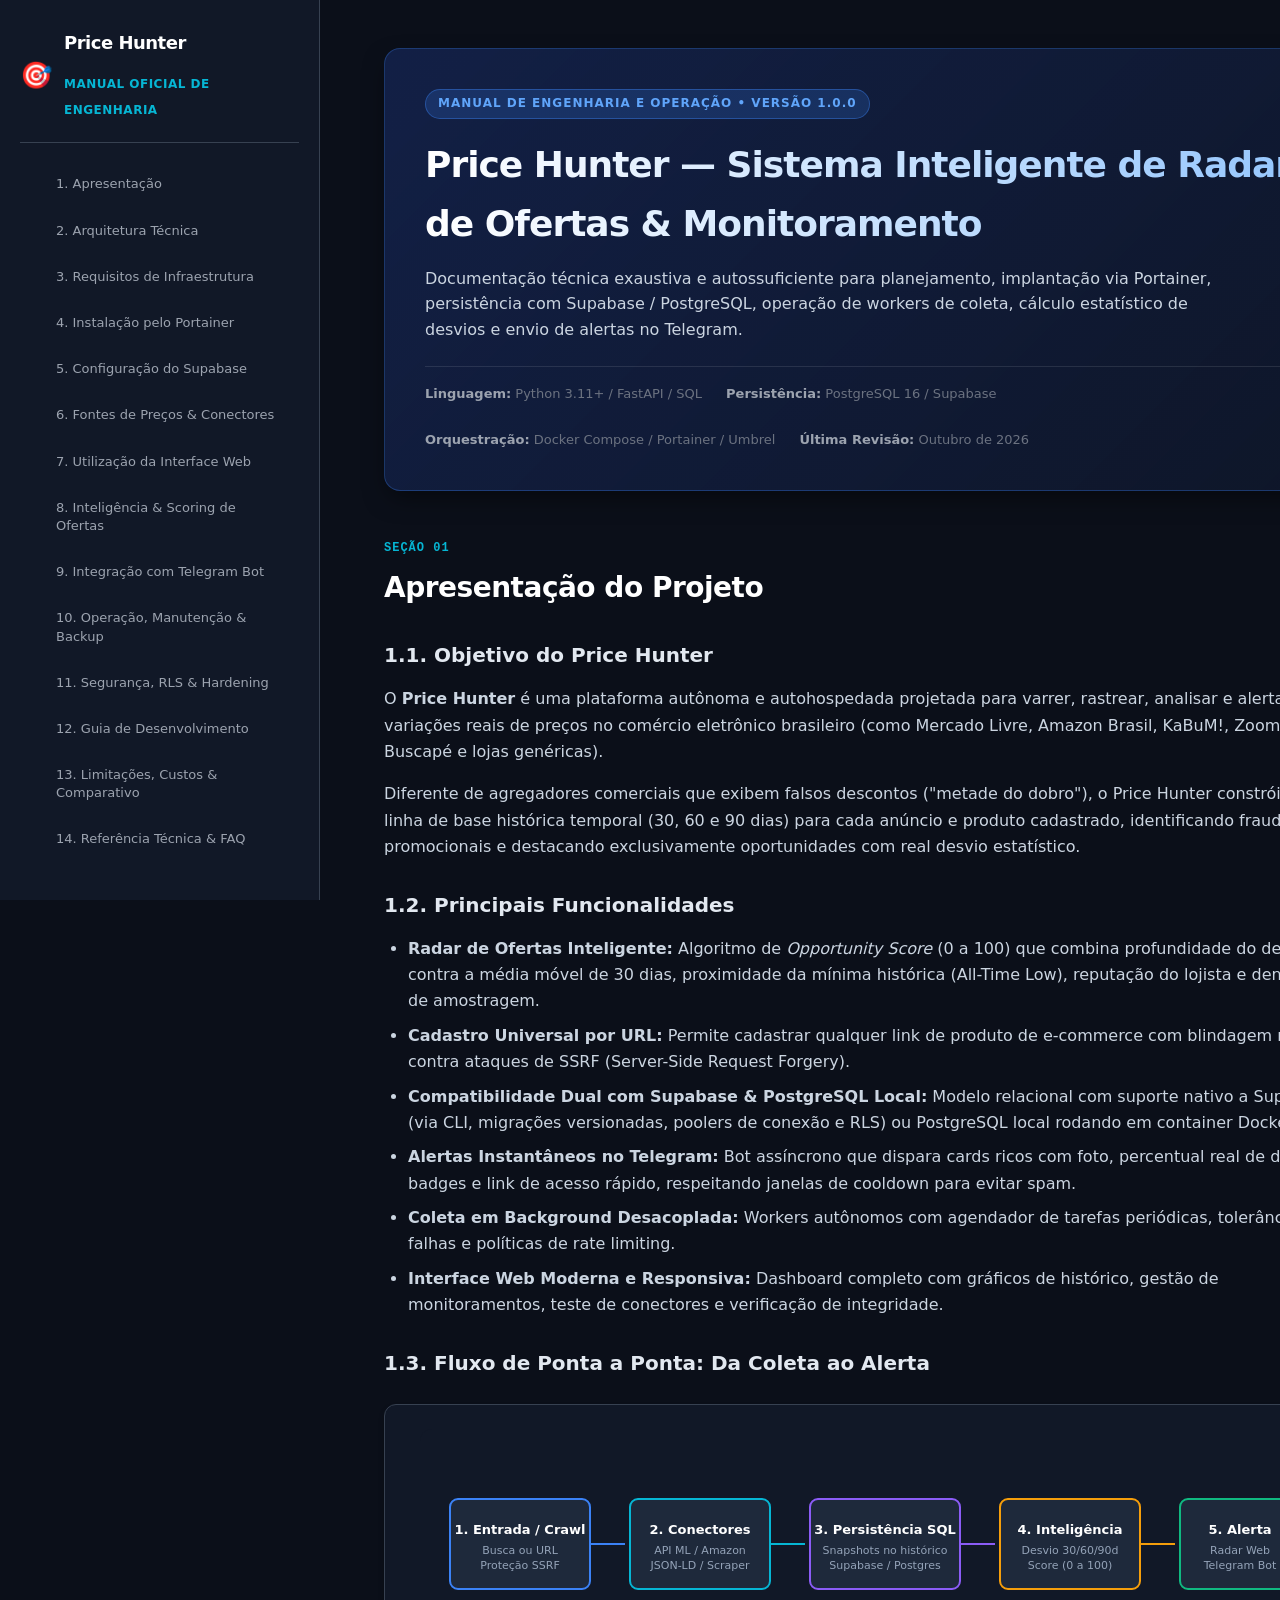
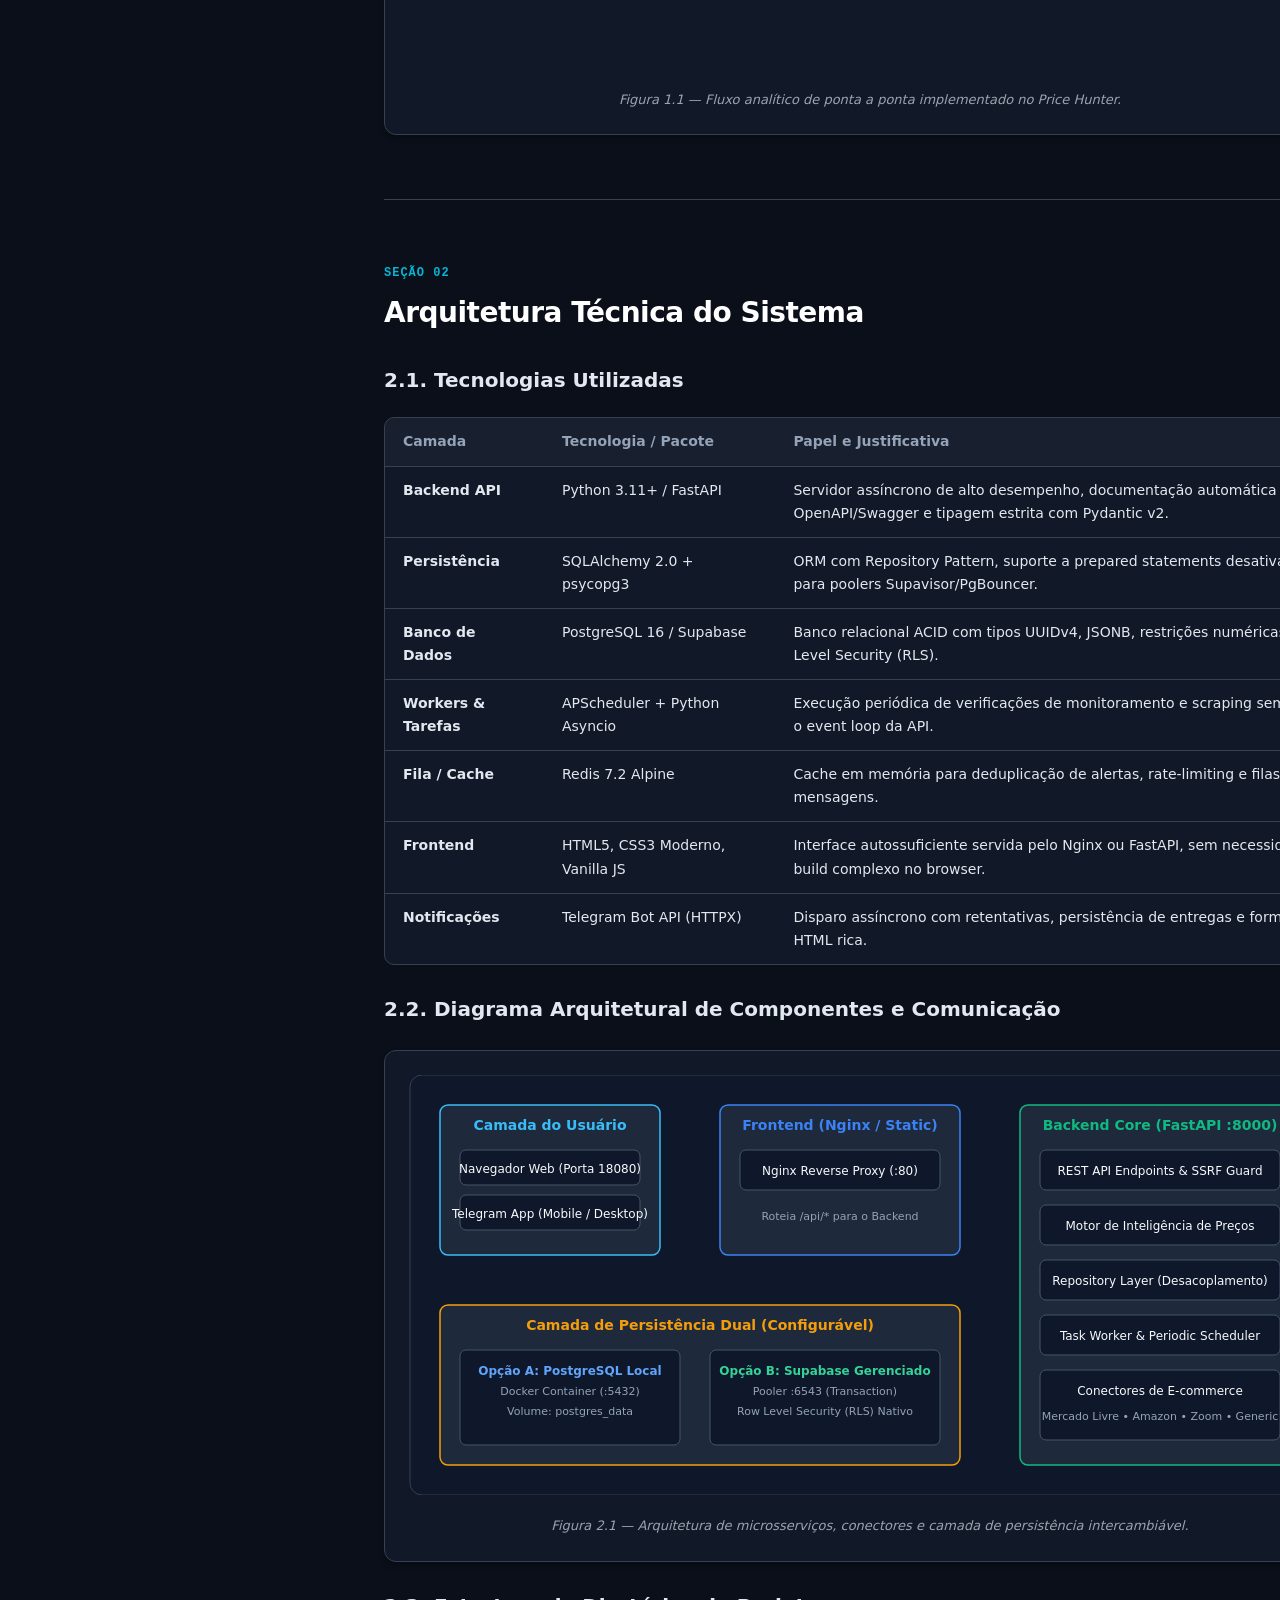
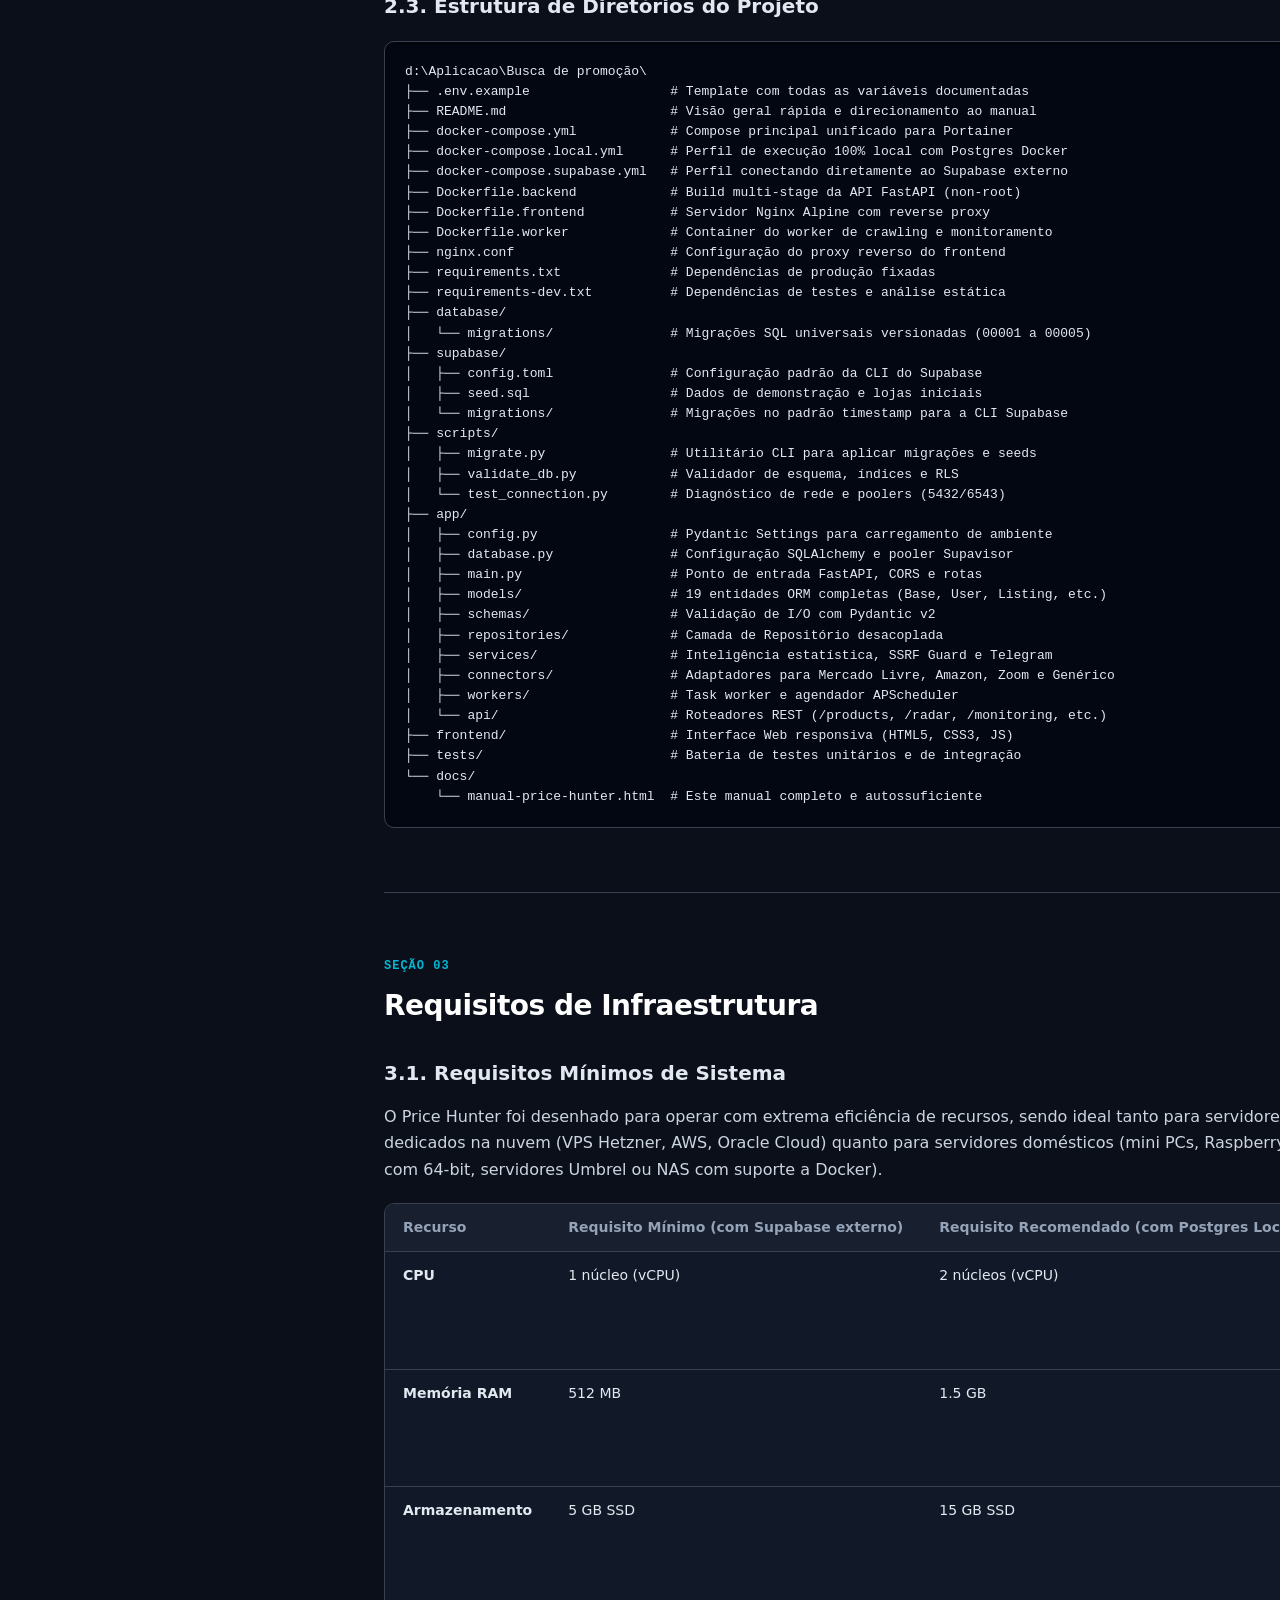
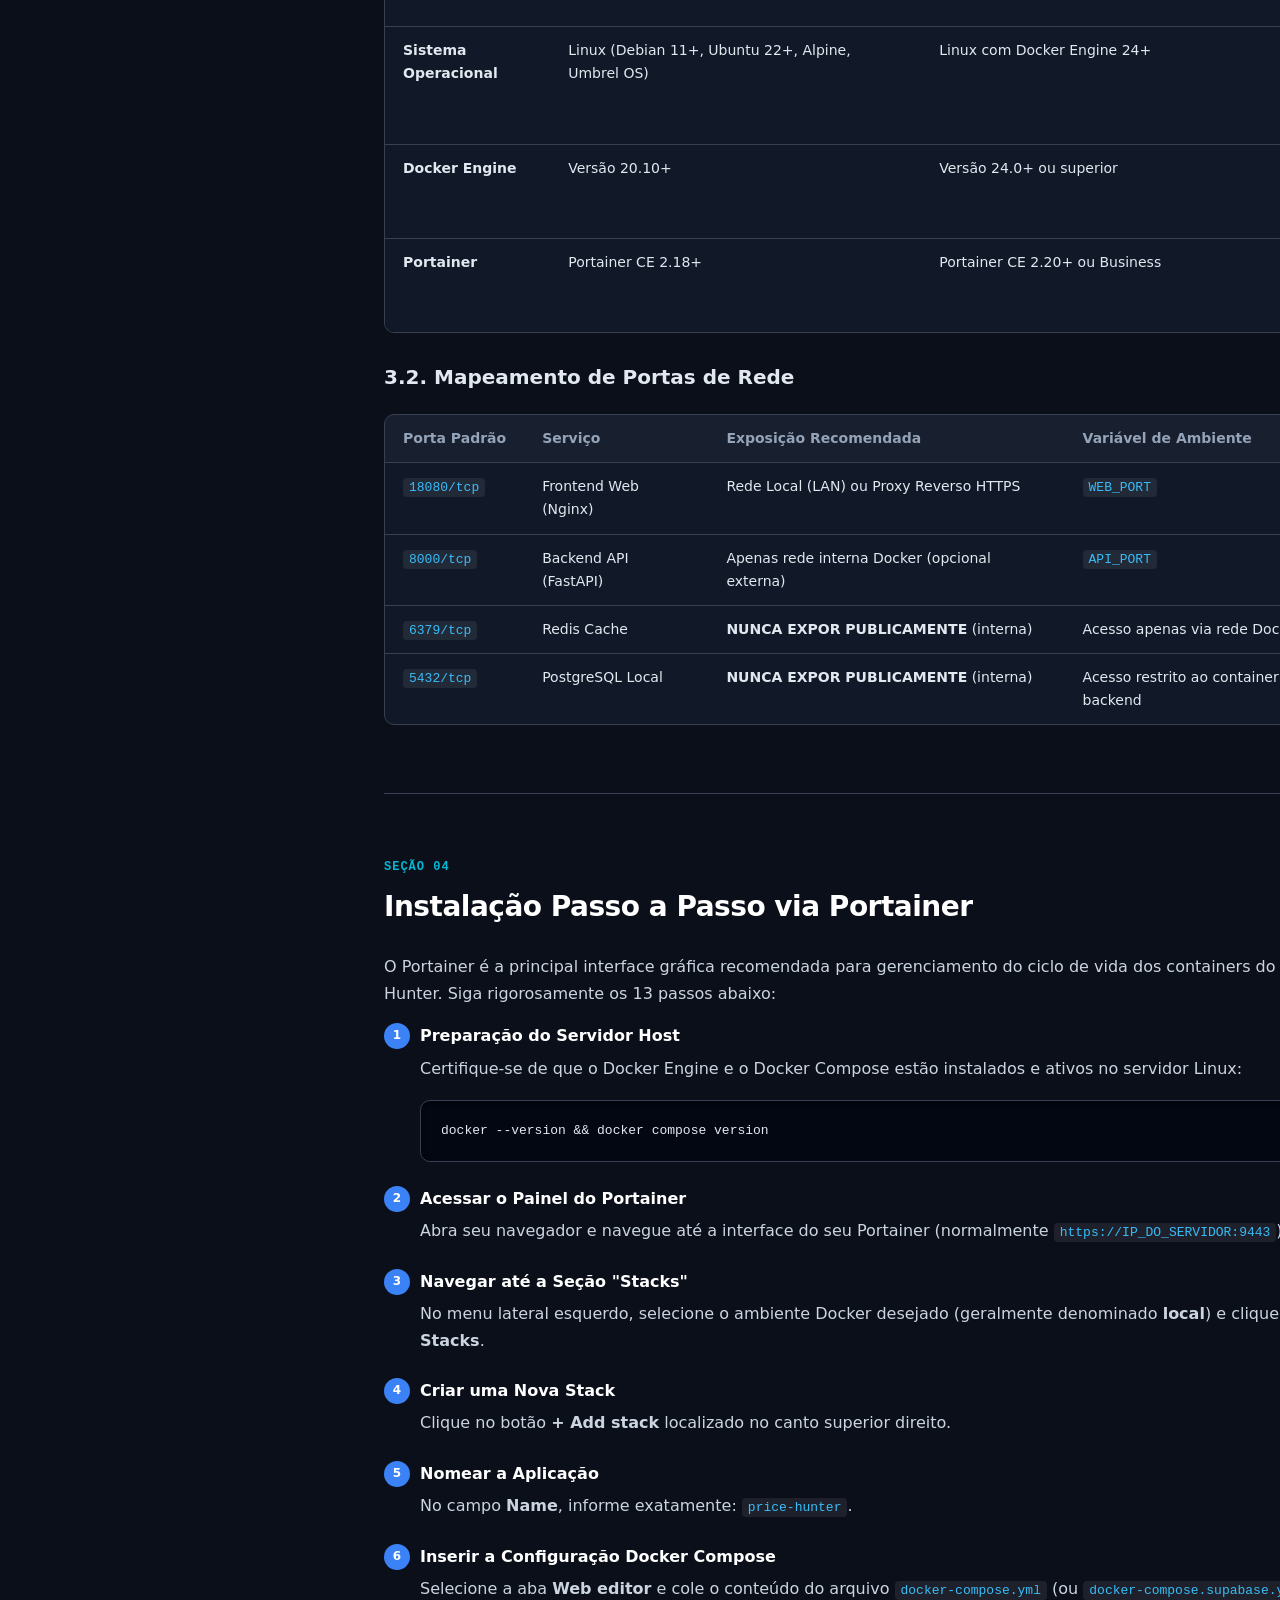
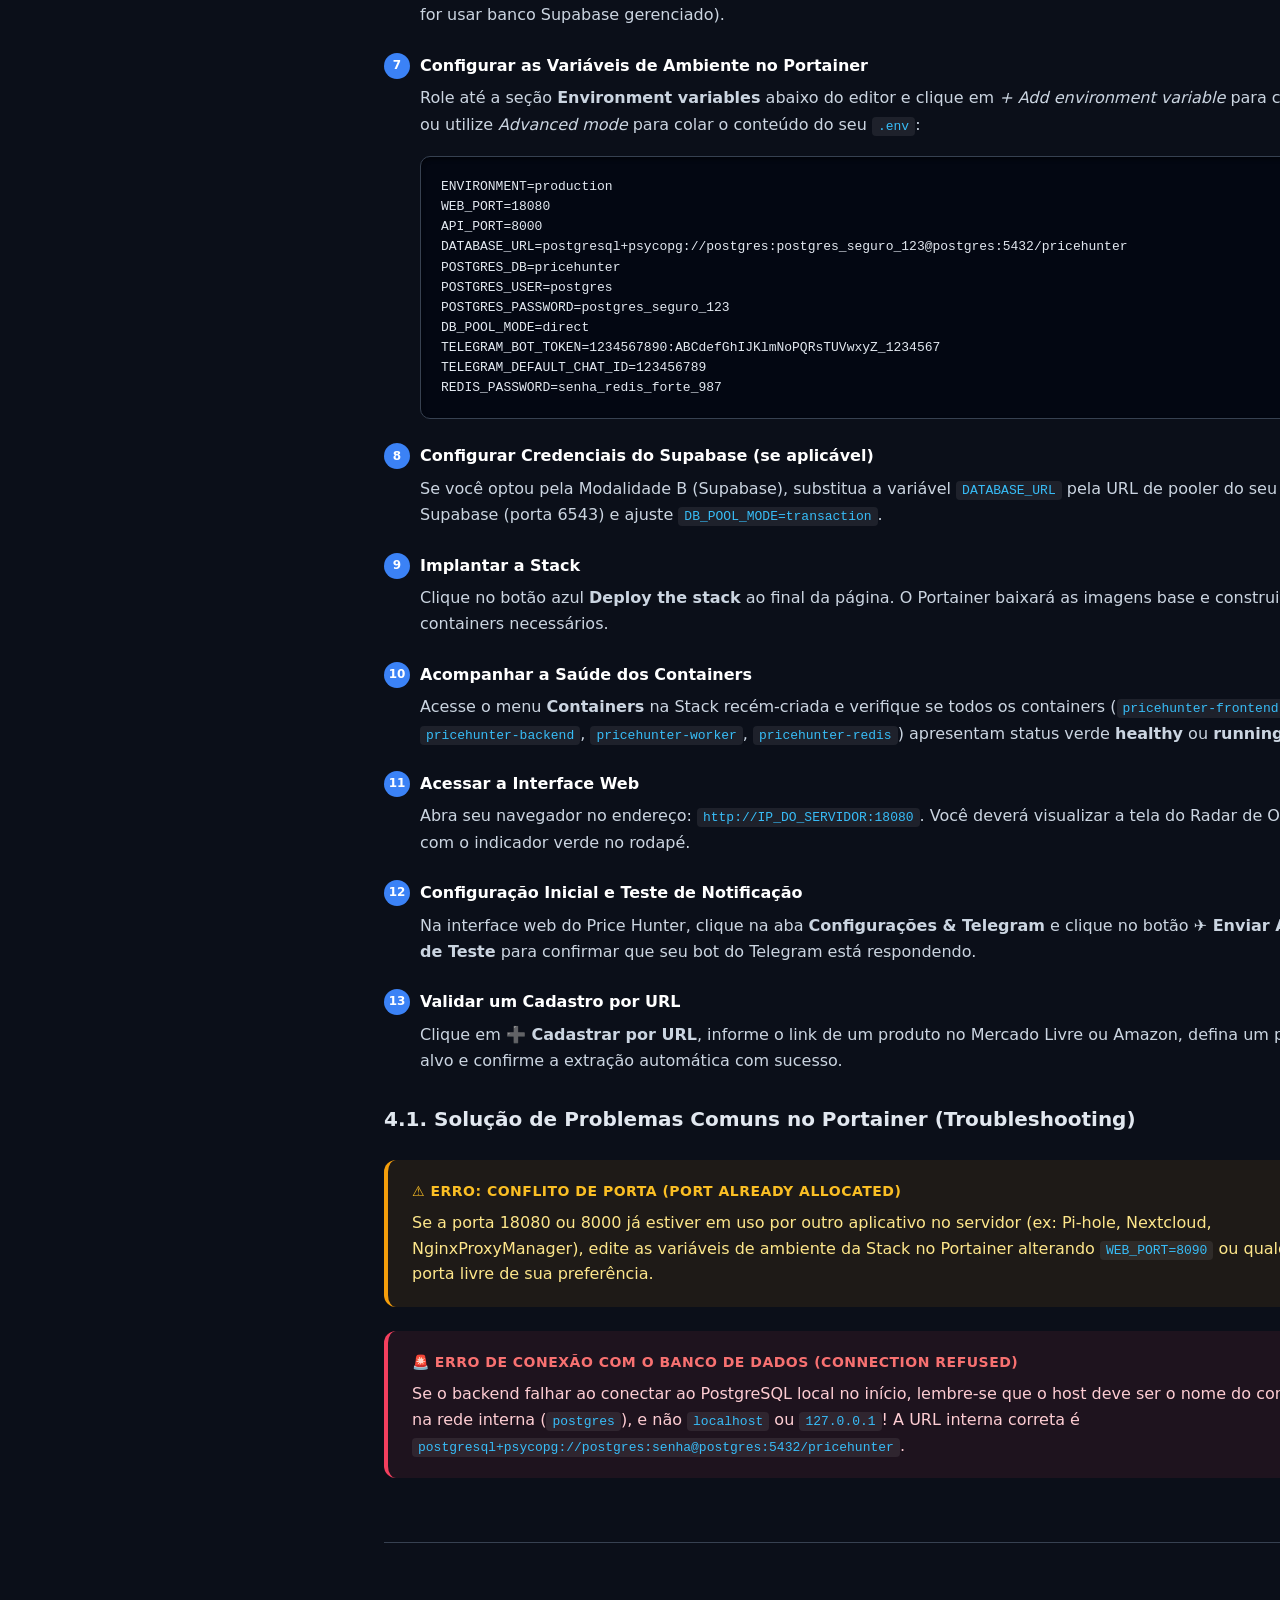
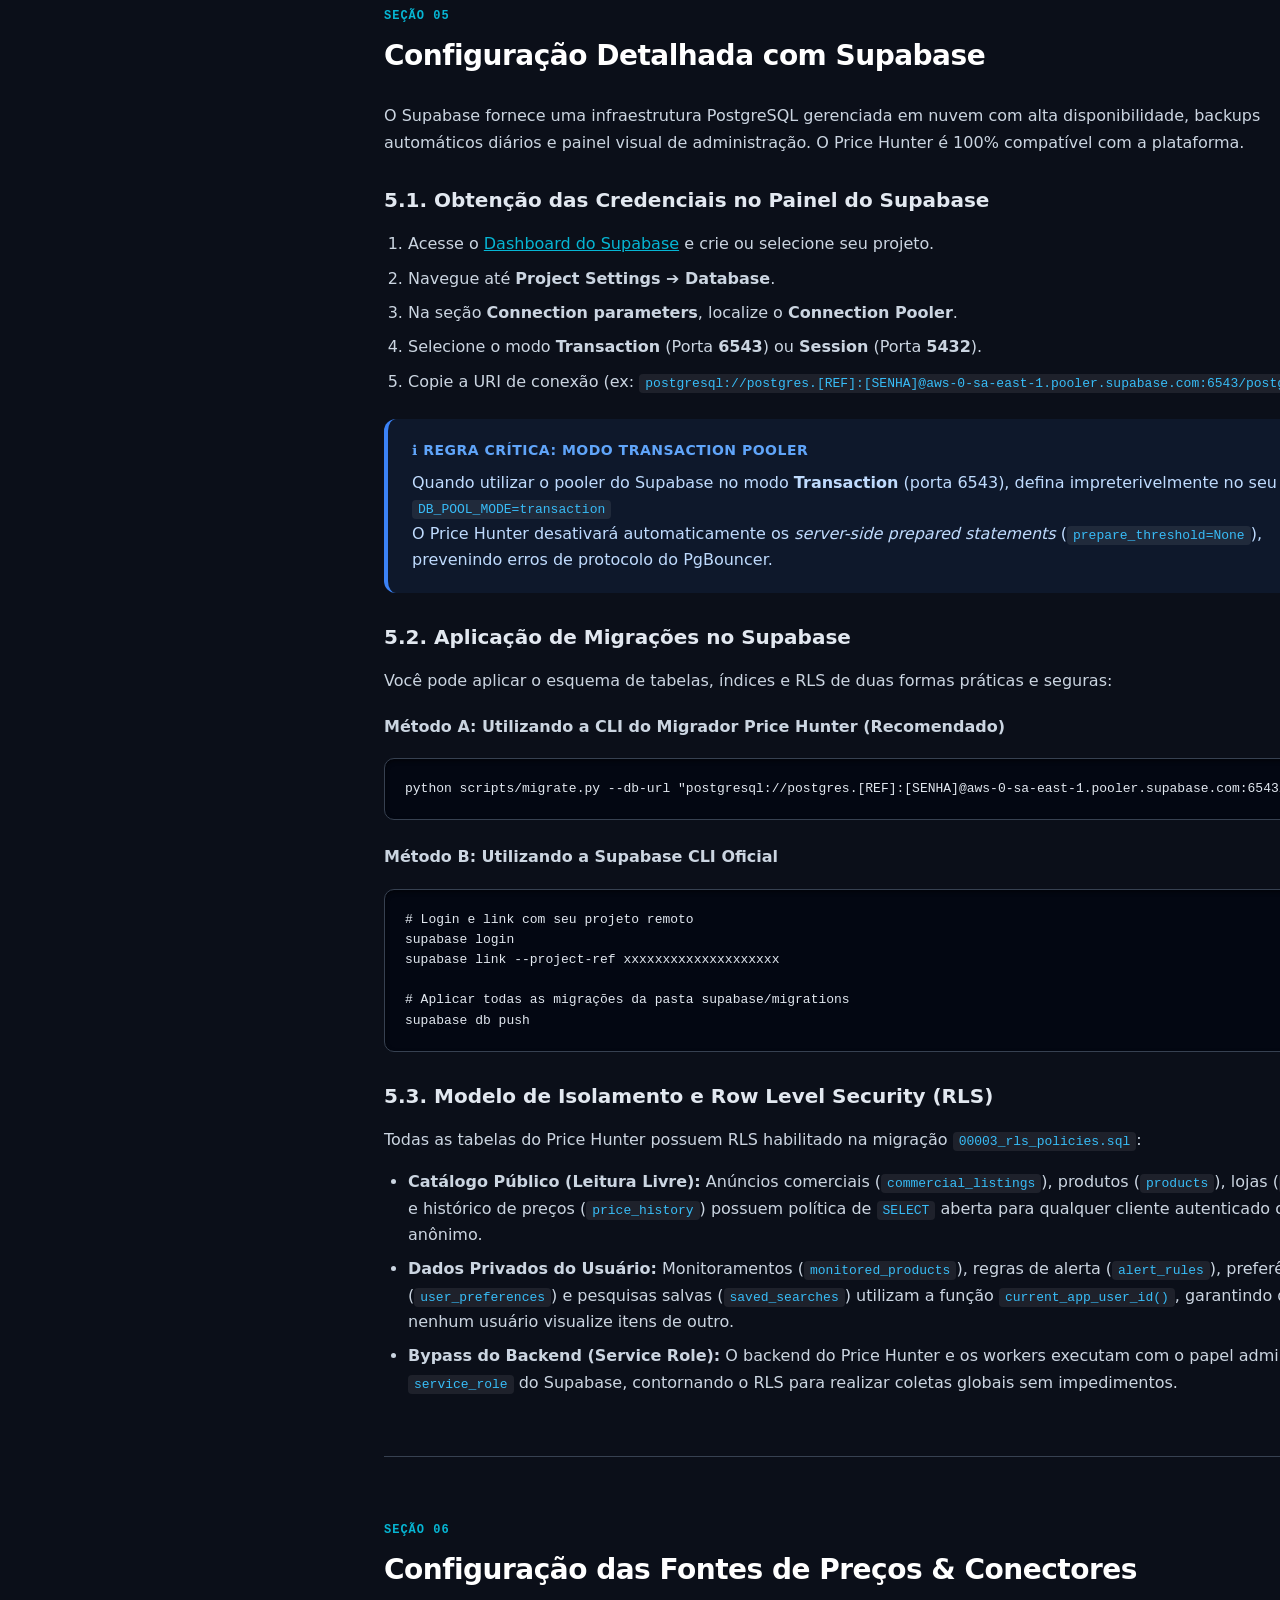
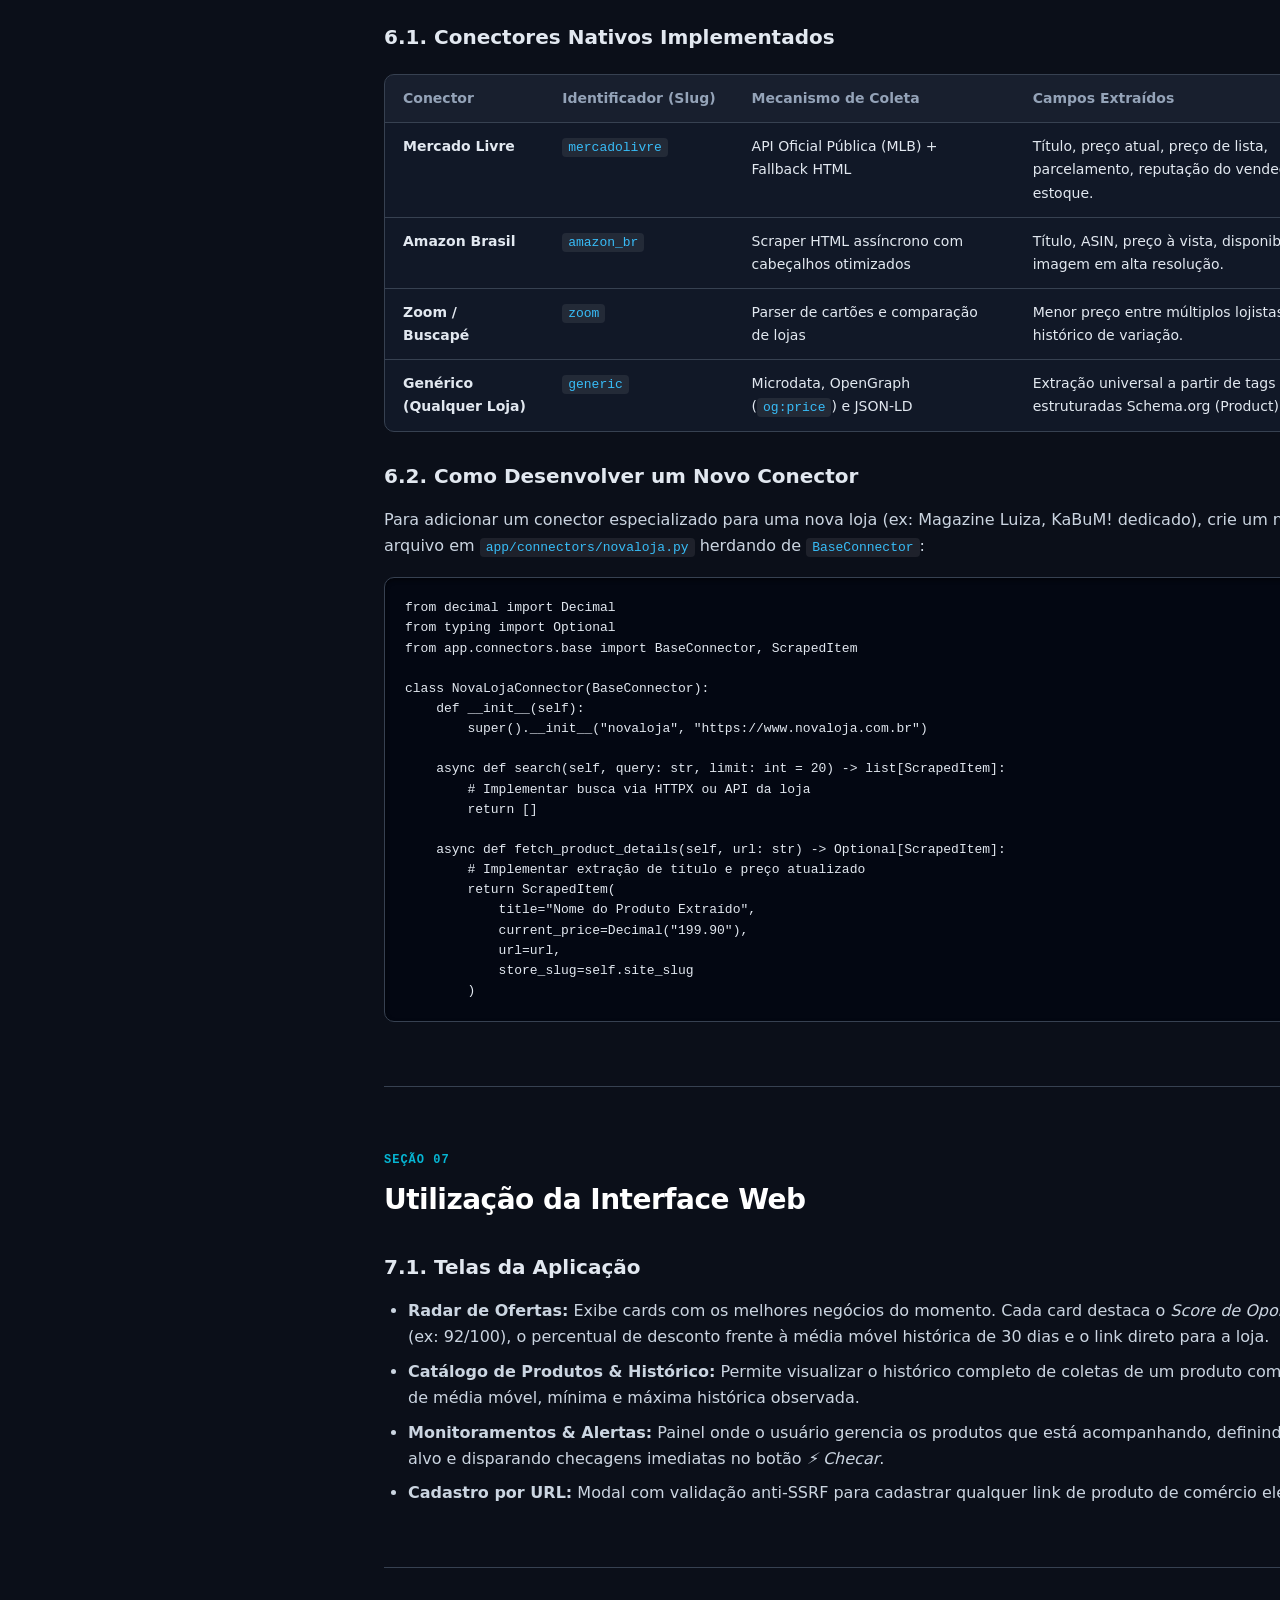
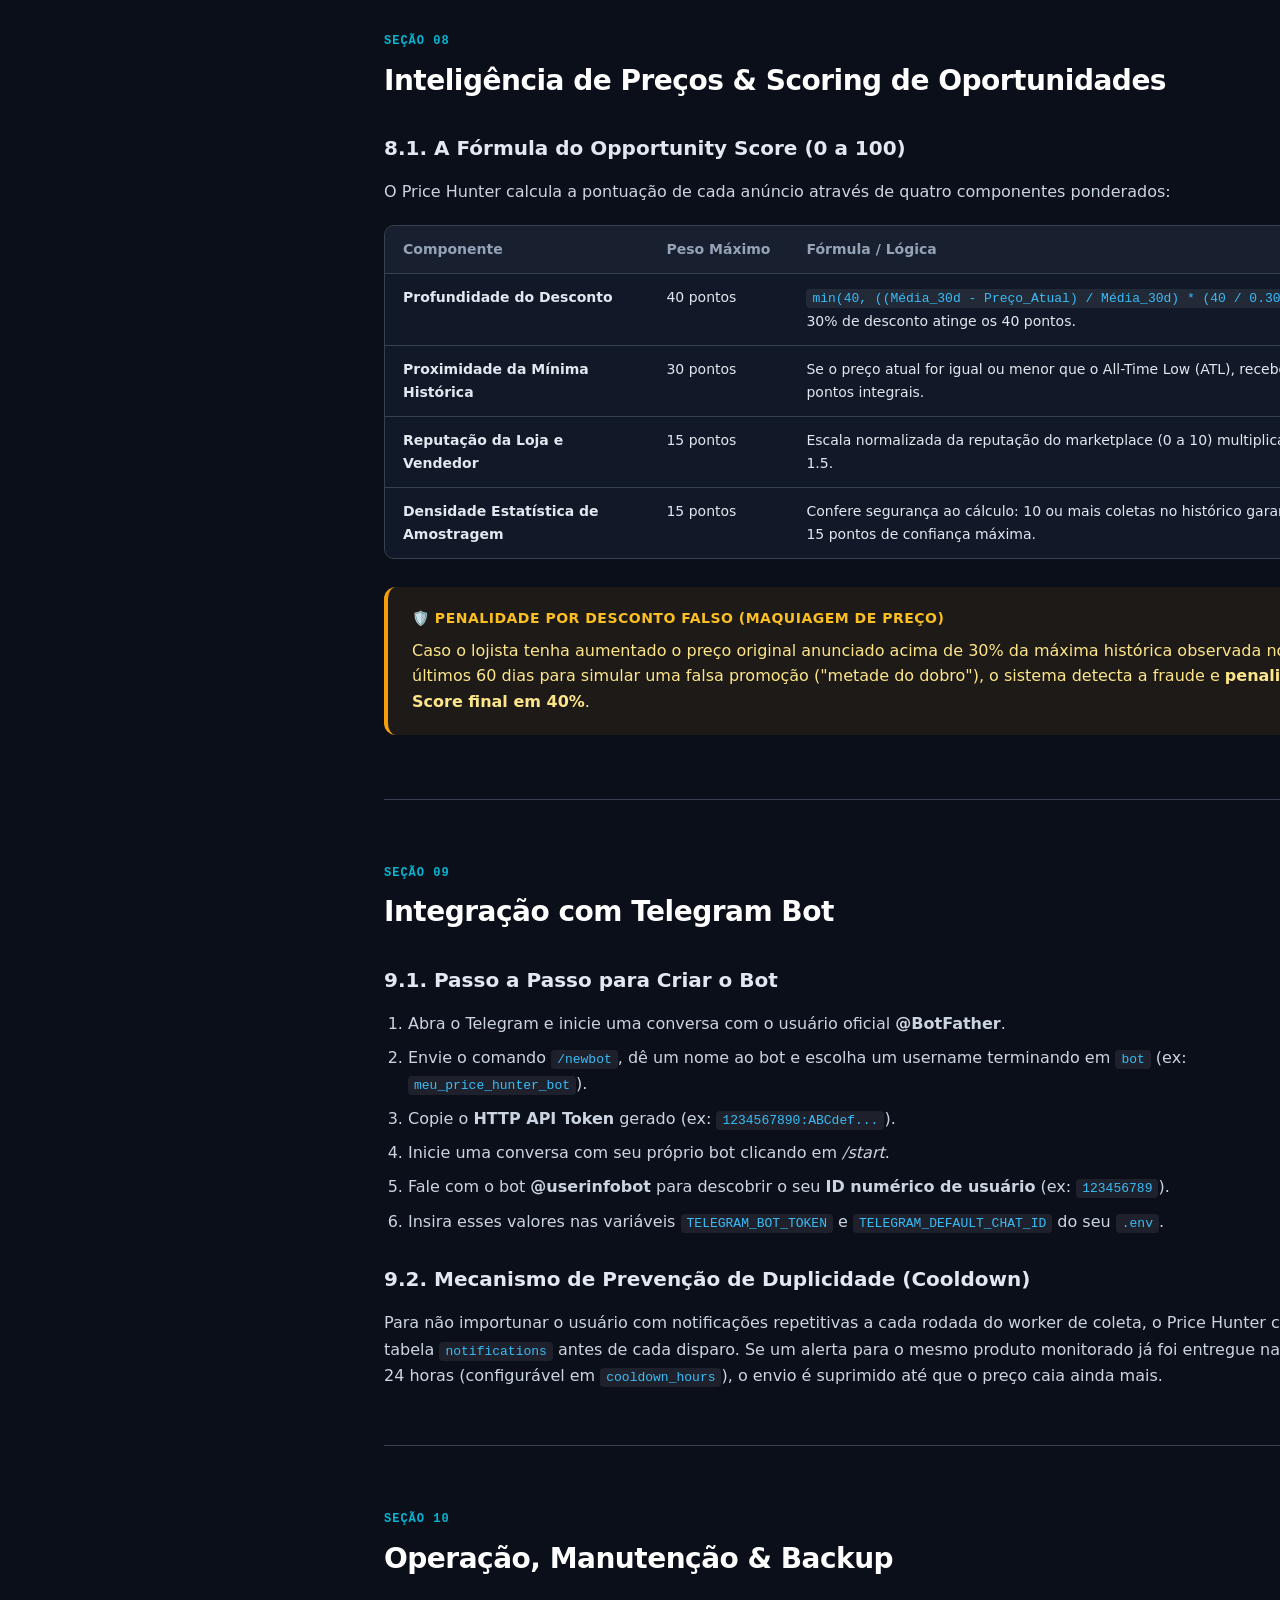
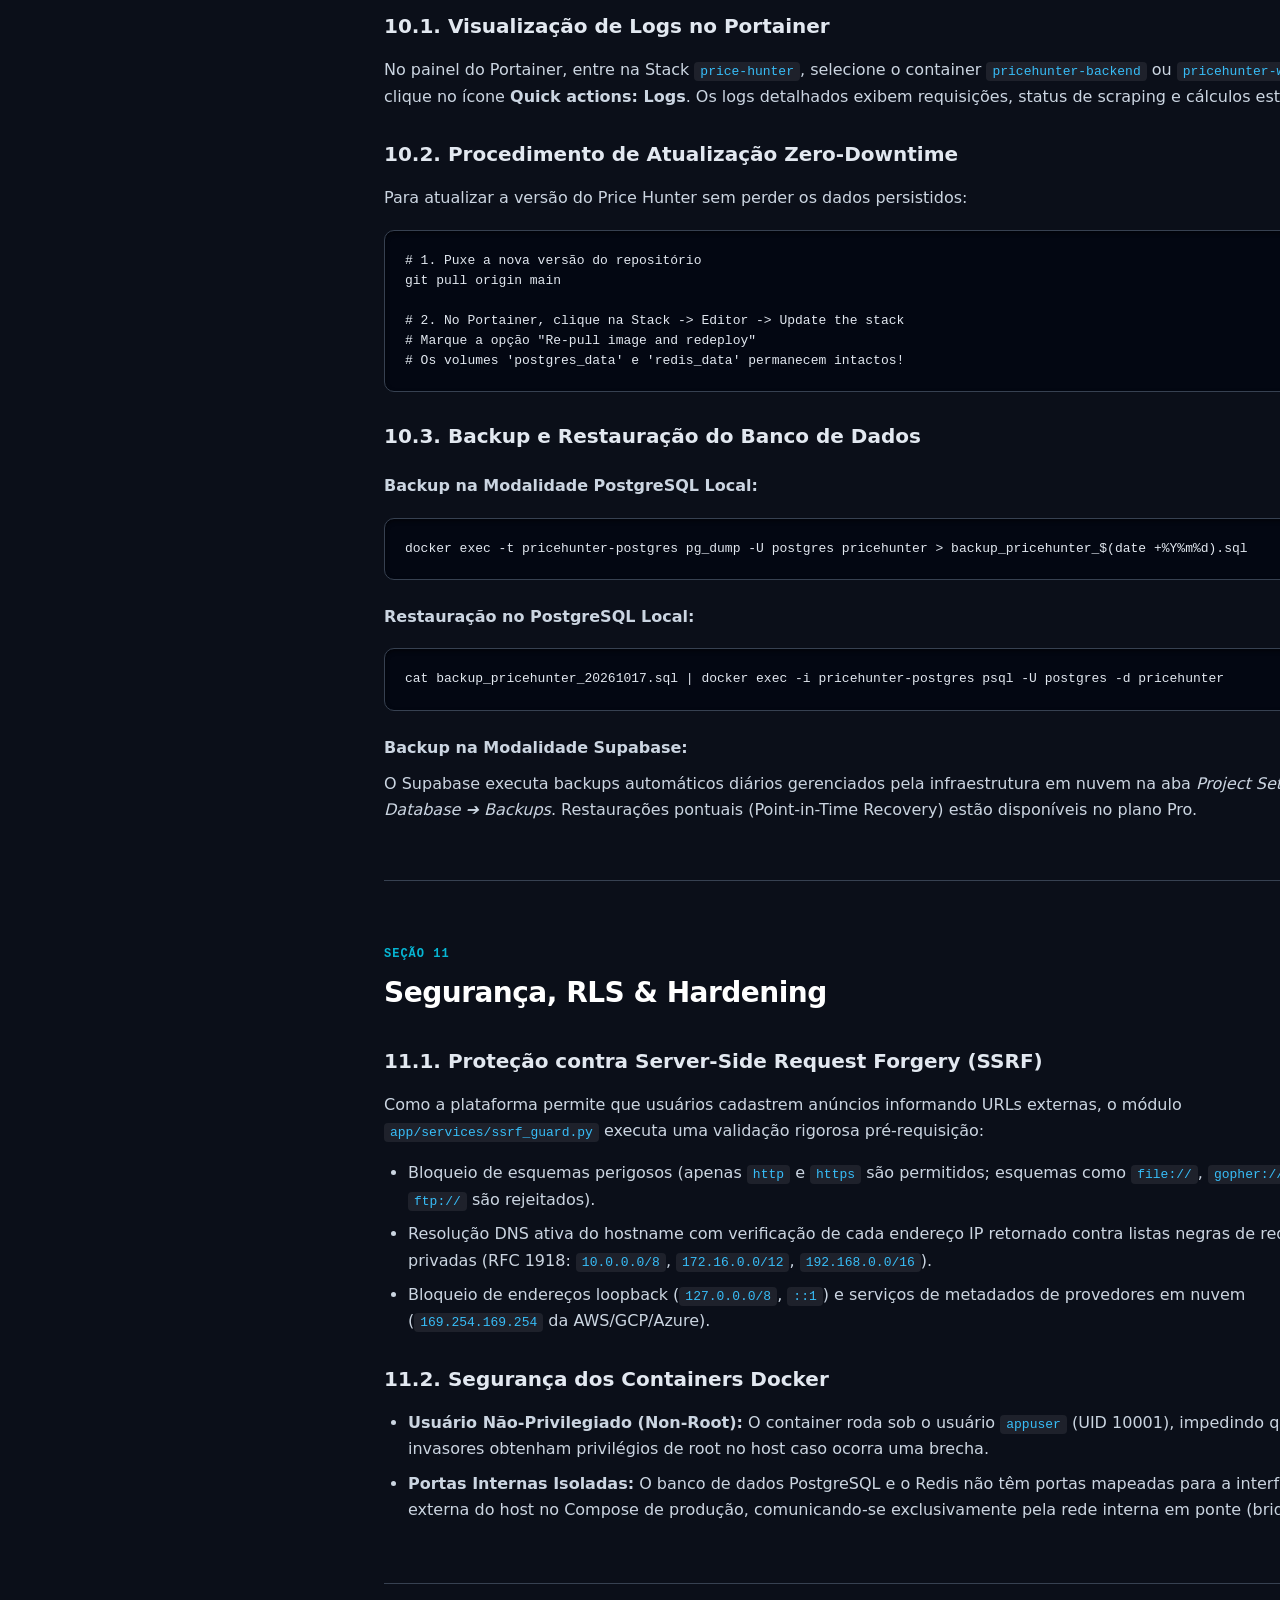
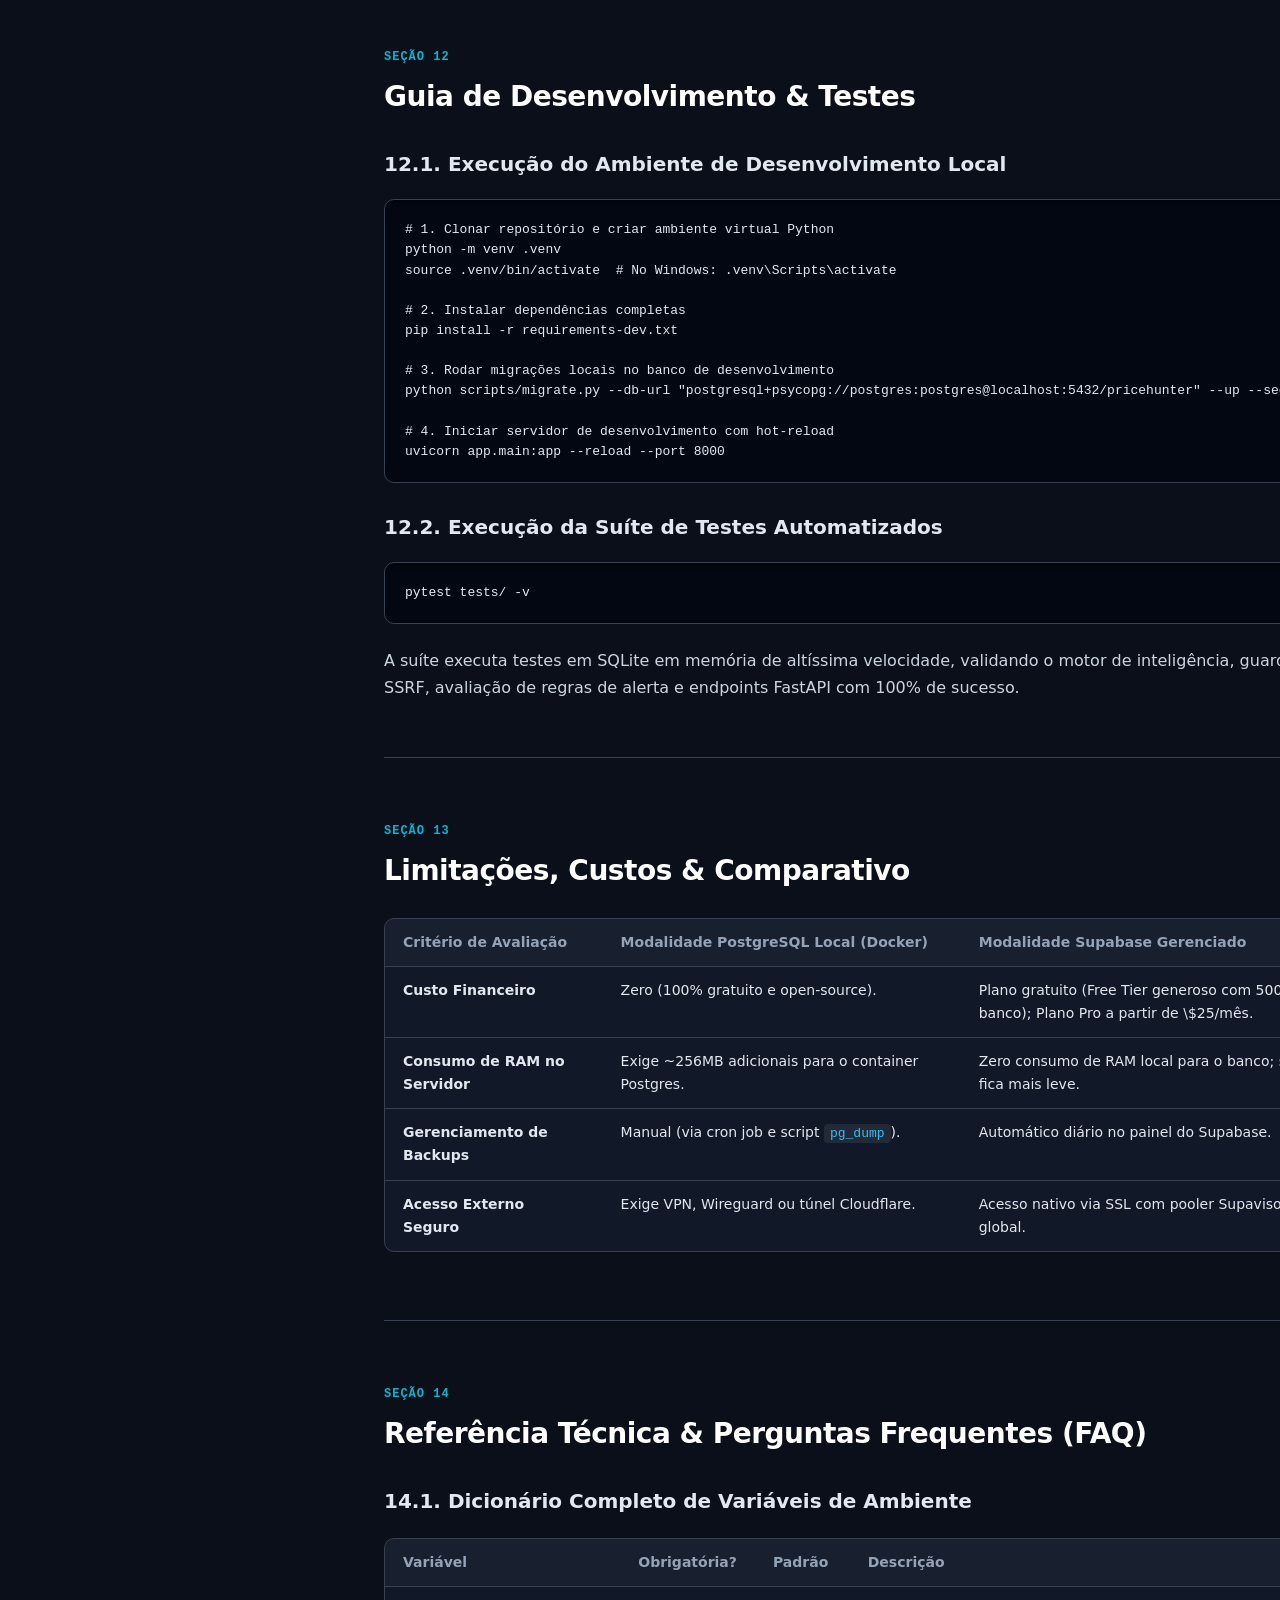
==== commit ad0588c1: "Alteracao" ====
--- a/docs/manual-price-hunter.html
+++ b/docs/manual-price-hunter.html
@@ -673,7 +673,7 @@
                     <rect x="30" y="30" width="220" height="150" rx="8" fill="#1e293b" stroke="#38bdf8" stroke-width="1.5"/>
                     <text x="140" y="55" fill="#38bdf8" font-size="14" font-weight="bold" text-anchor="middle">Camada do Usuário</text>
                     <rect x="50" y="75" width="180" height="35" rx="6" fill="#0f172a" stroke="#475569"/>
-                    <text x="140" y="98" fill="#f8fafc" font-size="12" text-anchor="middle">Navegador Web (Porta 8080)</text>
+                    <text x="140" y="98" fill="#f8fafc" font-size="12" text-anchor="middle">Navegador Web (Porta 18080)</text>
                     <rect x="50" y="120" width="180" height="35" rx="6" fill="#0f172a" stroke="#475569"/>
                     <text x="140" y="143" fill="#f8fafc" font-size="12" text-anchor="middle">Telegram App (Mobile / Desktop)</text>
 
@@ -837,7 +837,7 @@
                     </thead>
                     <tbody>
                         <tr>
-                            <td><code>8080/tcp</code></td>
+                            <td><code>18080/tcp</code></td>
                             <td>Frontend Web (Nginx)</td>
                             <td>Rede Local (LAN) ou Proxy Reverso HTTPS</td>
                             <td><code>WEB_PORT</code></td>
@@ -918,7 +918,7 @@
                 <div class="step-title">Configurar as Variáveis de Ambiente no Portainer</div>
                 <p>Role até a seção <strong>Environment variables</strong> abaixo do editor e clique em <em>+ Add environment variable</em> para cada item ou utilize <em>Advanced mode</em> para colar o conteúdo do seu <code>.env</code>:</p>
                 <pre><code>ENVIRONMENT=production
-WEB_PORT=8080
+WEB_PORT=18080
 API_PORT=8000
 DATABASE_URL=postgresql+psycopg://postgres:postgres_seguro_123@postgres:5432/pricehunter
 POSTGRES_DB=pricehunter
@@ -951,7 +951,7 @@
             <div class="step-container">
                 <div class="step-number">11</div>
                 <div class="step-title">Acessar a Interface Web</div>
-                <p>Abra seu navegador no endereço: <code>http://IP_DO_SERVIDOR:8080</code>. Você deverá visualizar a tela do Radar de Ofertas com o indicador verde no rodapé.</p>
+                <p>Abra seu navegador no endereço: <code>http://IP_DO_SERVIDOR:18080</code>. Você deverá visualizar a tela do Radar de Ofertas com o indicador verde no rodapé.</p>
             </div>
 
             <div class="step-container">
@@ -969,7 +969,7 @@
             <h3>4.1. Solução de Problemas Comuns no Portainer (Troubleshooting)</h3>
             <div class="callout callout-warning">
                 <div class="callout-title">⚠️ Erro: Conflito de Porta (Port already allocated)</div>
-                Se a porta 8080 ou 8000 já estiver em uso por outro aplicativo no servidor (ex: Pi-hole, Nextcloud, NginxProxyManager), edite as variáveis de ambiente da Stack no Portainer alterando <code>WEB_PORT=8090</code> ou qualquer porta livre de sua preferência.
+                Se a porta 18080 ou 8000 já estiver em uso por outro aplicativo no servidor (ex: Pi-hole, Nextcloud, NginxProxyManager), edite as variáveis de ambiente da Stack no Portainer alterando <code>WEB_PORT=8090</code> ou qualquer porta livre de sua preferência.
             </div>
 
             <div class="callout callout-danger">
@@ -1375,7 +1375,7 @@
                         <tr>
                             <td><code>WEB_PORT</code></td>
                             <td><span class="badge badge-opt">Opcional</span></td>
-                            <td><code>8080</code></td>
+                            <td><code>18080</code></td>
                             <td>Porta do host para acesso à interface web.</td>
                         </tr>
                     </tbody>
